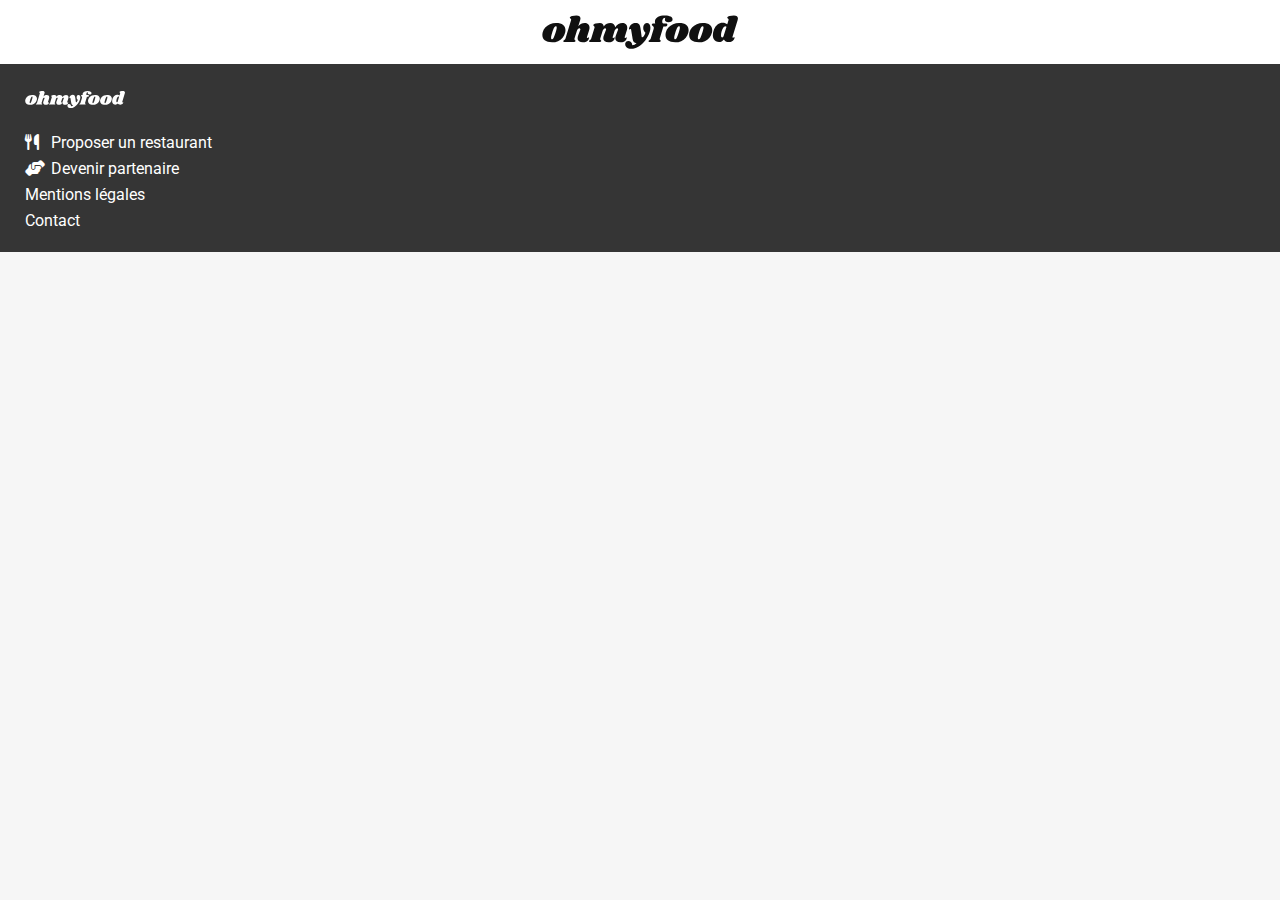
==== pages/a-la-francaise.html @ 2f02a84f "Finalization of the homepage" ====
<!DOCTYPE html>
 <html lang="fr">
    <head>
        <meta charset="UTF-8">
        <meta name="viewport" content="width=device-width, initial-scale=1.0">
        <link rel="stylesheet" href="https://cdnjs.cloudflare.com/ajax/libs/font-awesome/6.2.1/css/all.min.css">
        <link rel="stylesheet" href="/assets/css/style.css">
        <title>OhmyFood - À la française</title>
    </head>
 <body>
    <header>
        <!-- LOGO -->
        <div class="logo">
            <h1><img src="/images/logo/ohmyfood@2x.svg" alt="ohmyfood"></h1>
        </div>
    </header>

    <main>


    </main>

    <footer>

        <svg class="logo-footer" viewBox="0 0 196 34" xmlns="http://www.w3.org/2000/svg">
            <path d="M13.932 7.956C17.196 7.956 19.596 8.61599 21.132 9.936C22.692 11.256 23.472 12.984 23.472 15.12C23.472 15.84 23.376 16.644 23.184 17.532C22.728 19.5 21.876 21.228 20.628 22.716C19.38 24.18 17.844 25.32 16.02 26.136C14.22 26.928 12.264 27.324 10.152 27.324C6.81599 27.324 4.34399 26.664 2.73599 25.344C1.15199 24 0.359985 22.224 0.359985 20.016C0.359985 19.272 0.455985 18.444 0.647985 17.532C1.10399 15.66 1.96799 14.004 3.23999 12.564C4.53599 11.1 6.10799 9.972 7.95599 9.18C9.82799 8.364 11.82 7.956 13.932 7.956ZM13.824 11.16C13.32 11.16 12.78 11.616 12.204 12.528C11.652 13.416 10.992 15.108 10.224 17.604C9.45599 20.1 9.07199 21.852 9.07199 22.86C9.07199 23.388 9.15599 23.748 9.32399 23.94C9.49199 24.108 9.71999 24.192 10.008 24.192C10.512 24.24 11.028 23.808 11.556 22.896C12.108 21.984 12.792 20.208 13.608 17.568C14.352 15.24 14.724 13.548 14.724 12.492C14.724 11.988 14.64 11.64 14.472 11.448C14.328 11.256 14.112 11.16 13.824 11.16Z"/>
            <path d="M44.9899 22.032C44.9419 22.128 44.9179 22.272 44.9179 22.464C44.9179 22.632 44.9539 22.764 45.0259 22.86C45.1219 22.956 45.2419 23.004 45.3859 23.004C45.6739 23.004 45.9139 22.884 46.1059 22.644C46.3219 22.38 46.4659 22.248 46.5379 22.248C46.6579 22.248 46.7539 22.332 46.8259 22.5C46.8979 22.644 46.9339 22.824 46.9339 23.04C46.9579 23.736 46.7299 24.42 46.2499 25.092C45.7699 25.74 45.0619 26.28 44.1259 26.712C43.2139 27.12 42.1099 27.324 40.8139 27.324C39.2299 27.324 37.9699 26.964 37.0339 26.244C36.0979 25.5 35.6179 24.516 35.5939 23.292C35.5939 22.404 35.8099 21.408 36.2419 20.304L38.2219 15.12C38.3419 14.808 38.4019 14.556 38.4019 14.364C38.4019 14.052 38.2939 13.812 38.0779 13.644C37.8859 13.452 37.6459 13.356 37.3579 13.356C36.9019 13.356 36.4339 13.572 35.9539 14.004C35.4979 14.412 35.1259 15.084 34.8379 16.02V15.948L32.5699 23.256C32.4979 23.544 32.4619 23.796 32.4619 24.012C32.4619 24.324 32.5219 24.576 32.6419 24.768C32.7619 24.936 32.9299 25.104 33.1459 25.272C33.3139 25.44 33.4339 25.584 33.5059 25.704C33.5779 25.8 33.5899 25.932 33.5419 26.1C33.4219 26.412 33.1819 26.64 32.8219 26.784C32.4619 26.928 31.9099 27 31.1659 27H22.9579C22.3339 27 21.8779 26.904 21.5899 26.712C21.3019 26.496 21.2059 26.22 21.3019 25.884C21.3979 25.596 21.6499 25.344 22.0579 25.128C22.4179 24.936 22.7179 24.708 22.9579 24.444C23.1979 24.18 23.4019 23.76 23.5699 23.184L29.0419 5.22C29.1139 5.004 29.1499 4.824 29.1499 4.68C29.1499 4.416 29.0779 4.2 28.9339 4.032C28.8139 3.864 28.6459 3.696 28.4299 3.528C28.1899 3.336 28.0099 3.168 27.8899 3.024C27.7939 2.88 27.7819 2.688 27.8539 2.448C27.9979 1.896 28.7539 1.416 30.1219 1.00799C31.4899 0.599996 32.9179 0.395996 34.4059 0.395996C35.7979 0.395996 36.8179 0.659996 37.4659 1.188C38.1379 1.716 38.4739 2.436 38.4739 3.348C38.4739 3.876 38.3899 4.392 38.2219 4.896L36.2779 11.232C37.2139 10.008 38.1979 9.156 39.2299 8.676C40.2859 8.196 41.4259 7.956 42.6499 7.956C44.1139 7.956 45.2899 8.4 46.1779 9.288C47.0899 10.176 47.5459 11.328 47.5459 12.744C47.5459 13.488 47.4259 14.22 47.1859 14.94L44.9899 22.032Z"/>
            <path d="M82.7165 22.032C82.6685 22.128 82.6445 22.272 82.6445 22.464C82.6445 22.632 82.6805 22.764 82.7525 22.86C82.8485 22.956 82.9685 23.004 83.1125 23.004C83.4005 23.004 83.6405 22.884 83.8325 22.644C84.0485 22.38 84.1925 22.248 84.2645 22.248C84.3845 22.248 84.4805 22.332 84.5525 22.5C84.6245 22.644 84.6605 22.824 84.6605 23.04C84.6845 23.736 84.4565 24.42 83.9765 25.092C83.4965 25.74 82.7885 26.28 81.8525 26.712C80.9405 27.12 79.8365 27.324 78.5405 27.324C76.9565 27.324 75.6965 26.964 74.7605 26.244C73.8245 25.5 73.3445 24.516 73.3205 23.292C73.3205 22.404 73.5365 21.408 73.9685 20.304L75.9485 15.12C76.0685 14.808 76.1285 14.556 76.1285 14.364C76.1285 14.052 76.0205 13.812 75.8045 13.644C75.6125 13.452 75.3725 13.356 75.0845 13.356C74.6765 13.356 74.2565 13.536 73.8245 13.896C73.3925 14.256 73.0085 14.82 72.6725 15.588L70.6925 22.032C70.6445 22.128 70.6205 22.272 70.6205 22.464C70.6205 22.632 70.6565 22.764 70.7285 22.86C70.8245 22.956 70.9445 23.004 71.0885 23.004C71.3765 23.004 71.6165 22.884 71.8085 22.644C72.0245 22.38 72.1685 22.248 72.2405 22.248C72.3605 22.248 72.4565 22.332 72.5285 22.5C72.6005 22.644 72.6365 22.824 72.6365 23.04C72.6605 23.736 72.4325 24.42 71.9525 25.092C71.4725 25.74 70.7645 26.28 69.8285 26.712C68.9165 27.12 67.8125 27.324 66.5165 27.324C64.9325 27.324 63.6725 26.964 62.7365 26.244C61.8005 25.5 61.3205 24.516 61.2965 23.292C61.2965 22.404 61.5125 21.408 61.9445 20.304L63.9245 15.12C64.0445 14.808 64.1045 14.556 64.1045 14.364C64.1045 14.052 63.9965 13.812 63.7805 13.644C63.5885 13.452 63.3485 13.356 63.0605 13.356C62.6525 13.356 62.2325 13.536 61.8005 13.896C61.3685 14.232 61.0085 14.784 60.7205 15.552L58.3445 23.256C58.2485 23.52 58.2005 23.772 58.2005 24.012C58.2005 24.3 58.2605 24.54 58.3805 24.732C58.5005 24.9 58.6685 25.08 58.8845 25.272C59.0525 25.416 59.1725 25.548 59.2445 25.668C59.3165 25.788 59.3285 25.932 59.2805 26.1C59.1845 26.412 58.9565 26.64 58.5965 26.784C58.2365 26.928 57.6725 27 56.9045 27H48.6965C48.0725 27 47.6285 26.904 47.3645 26.712C47.0765 26.496 46.9685 26.22 47.0405 25.884C47.1365 25.596 47.3885 25.344 47.7965 25.128C48.1565 24.936 48.4565 24.708 48.6965 24.444C48.9365 24.18 49.1405 23.76 49.3085 23.184L52.5125 12.78C52.5605 12.66 52.5845 12.492 52.5845 12.276C52.5845 12.012 52.5245 11.808 52.4045 11.664C52.3085 11.52 52.1405 11.34 51.9005 11.124C51.6605 10.932 51.4925 10.764 51.3965 10.62C51.3005 10.476 51.2885 10.284 51.3605 10.044C51.5045 9.492 52.2605 9.012 53.6285 8.604C54.9965 8.172 56.4245 7.956 57.9125 7.956C59.0885 7.956 60.0125 8.28 60.6845 8.928C61.3805 9.576 61.7165 10.464 61.6925 11.592C62.6765 10.224 63.7085 9.276 64.7885 8.748C65.8925 8.22 67.0805 7.956 68.3525 7.956C69.7445 7.956 70.8725 8.364 71.7365 9.18C72.6245 9.972 73.1165 11.016 73.2125 12.312C74.2445 10.68 75.3485 9.552 76.5245 8.928C77.7005 8.28 78.9845 7.956 80.3765 7.956C81.8405 7.956 83.0165 8.4 83.9045 9.288C84.8165 10.176 85.2725 11.328 85.2725 12.744C85.2725 13.488 85.1525 14.22 84.9125 14.94L82.7165 22.032Z"/>
            <path d="M104.932 7.956C105.988 7.956 106.828 8.388 107.452 9.252C108.1 10.092 108.424 11.244 108.424 12.708C108.424 13.98 108.196 15.348 107.74 16.812C106.852 19.764 105.424 22.548 103.456 25.164C101.512 27.78 99.2675 29.88 96.7235 31.464C94.2035 33.048 91.6836 33.84 89.1636 33.84C87.9156 33.84 86.8355 33.624 85.9235 33.192C85.0355 32.76 84.3635 32.184 83.9075 31.464C83.4275 30.744 83.1875 29.976 83.1875 29.16C83.1875 28.8 83.2475 28.404 83.3675 27.972C83.5835 27.3 83.9435 26.784 84.4475 26.424C84.9515 26.064 85.5516 25.884 86.2476 25.884C87.3516 25.884 88.2515 26.256 88.9475 27C89.6675 27.768 90.1236 28.812 90.3156 30.132C91.8516 30.06 93.2675 29.4 94.5635 28.152C93.3395 27.936 92.4275 27.528 91.8275 26.928C91.2515 26.304 90.8555 25.344 90.6395 24.048L89.1995 15.228C89.1275 14.772 89.0195 14.46 88.8755 14.292C88.7555 14.1 88.5876 14.004 88.3716 14.004C88.2036 14.004 87.9995 14.088 87.7595 14.256C87.5435 14.424 87.3875 14.508 87.2915 14.508C87.0995 14.508 87.0035 14.304 87.0035 13.896C87.0035 13.56 87.0635 13.2 87.1835 12.816C87.6155 11.448 88.4196 10.296 89.5956 9.36C90.7716 8.4 92.1395 7.92 93.6995 7.92C95.2355 7.92 96.3635 8.376 97.0835 9.288C97.8275 10.2 98.3076 11.604 98.5236 13.5L99.6035 21.42C99.6755 22.02 99.8915 22.32 100.252 22.32C100.684 22.32 101.188 21.936 101.764 21.168C102.34 20.376 102.904 19.26 103.456 17.82C102.736 17.172 102.184 16.428 101.8 15.588C101.416 14.748 101.224 13.848 101.224 12.888C101.224 12.144 101.32 11.472 101.512 10.872C101.8 9.912 102.244 9.192 102.844 8.712C103.468 8.208 104.164 7.956 104.932 7.956Z"/>
            <path d="M122.864 0.395996C125.432 0.395996 127.352 0.791996 128.624 1.584C129.92 2.352 130.568 3.3 130.568 4.428C130.568 5.34 130.184 6.048 129.416 6.552C128.672 7.032 127.688 7.272 126.464 7.272C125.336 7.272 124.46 6.996 123.836 6.444C123.212 5.892 122.9 5.208 122.9 4.392C122.9 3.888 123.056 3.36 123.368 2.808C122.648 2.808 122.048 2.988 121.568 3.348C121.088 3.684 120.716 4.272 120.452 5.112C120.308 5.64 120.236 6.132 120.236 6.588C120.236 7.164 120.332 7.62 120.524 7.956C120.74 8.268 121.04 8.424 121.424 8.424H123.548C124.796 8.424 125.42 8.808 125.42 9.576C125.42 9.672 125.396 9.816 125.348 10.008C125.204 10.536 124.904 10.932 124.448 11.196C124.016 11.46 123.356 11.592 122.468 11.592H121.388L117.824 23.256C117.752 23.544 117.716 23.796 117.716 24.012C117.716 24.324 117.776 24.576 117.896 24.768C118.016 24.936 118.184 25.104 118.4 25.272C118.568 25.44 118.688 25.584 118.76 25.704C118.832 25.8 118.844 25.932 118.796 26.1C118.676 26.412 118.436 26.64 118.076 26.784C117.716 26.928 117.164 27 116.42 27H108.212C107.588 27 107.132 26.904 106.844 26.712C106.556 26.496 106.46 26.22 106.556 25.884C106.652 25.596 106.904 25.344 107.312 25.128C107.672 24.936 107.972 24.708 108.212 24.444C108.452 24.18 108.656 23.76 108.824 23.184L111.632 13.968C111.752 13.608 111.812 13.236 111.812 12.852C111.812 12.372 111.704 12 111.488 11.736C111.296 11.448 110.996 11.136 110.588 10.8C110.324 10.584 110.12 10.404 109.976 10.26C109.856 10.092 109.796 9.9 109.796 9.684C109.772 9.228 109.928 8.904 110.264 8.712C110.624 8.52 111.296 8.424 112.28 8.424H113.18C113.012 7.824 112.928 7.224 112.928 6.624C112.928 6.024 113.036 5.4 113.252 4.752C113.708 3.528 114.68 2.496 116.168 1.65599C117.68 0.815996 119.912 0.395996 122.864 0.395996Z"/>
            <path d="M137.084 7.956C140.348 7.956 142.748 8.61599 144.284 9.936C145.844 11.256 146.624 12.984 146.624 15.12C146.624 15.84 146.528 16.644 146.336 17.532C145.88 19.5 145.028 21.228 143.78 22.716C142.532 24.18 140.996 25.32 139.172 26.136C137.372 26.928 135.416 27.324 133.304 27.324C129.968 27.324 127.496 26.664 125.888 25.344C124.304 24 123.512 22.224 123.512 20.016C123.512 19.272 123.608 18.444 123.8 17.532C124.256 15.66 125.12 14.004 126.392 12.564C127.688 11.1 129.26 9.972 131.108 9.18C132.98 8.364 134.972 7.956 137.084 7.956ZM136.976 11.16C136.472 11.16 135.932 11.616 135.356 12.528C134.804 13.416 134.144 15.108 133.376 17.604C132.608 20.1 132.224 21.852 132.224 22.86C132.224 23.388 132.308 23.748 132.476 23.94C132.644 24.108 132.872 24.192 133.16 24.192C133.664 24.24 134.18 23.808 134.708 22.896C135.26 21.984 135.944 20.208 136.76 17.568C137.504 15.24 137.876 13.548 137.876 12.492C137.876 11.988 137.792 11.64 137.624 11.448C137.48 11.256 137.264 11.16 136.976 11.16Z"/>
            <path d="M160.709 7.956C163.973 7.956 166.373 8.61599 167.909 9.936C169.469 11.256 170.249 12.984 170.249 15.12C170.249 15.84 170.153 16.644 169.961 17.532C169.505 19.5 168.653 21.228 167.405 22.716C166.157 24.18 164.621 25.32 162.797 26.136C160.997 26.928 159.041 27.324 156.929 27.324C153.593 27.324 151.121 26.664 149.513 25.344C147.929 24 147.137 22.224 147.137 20.016C147.137 19.272 147.233 18.444 147.425 17.532C147.881 15.66 148.745 14.004 150.017 12.564C151.313 11.1 152.885 9.972 154.733 9.18C156.605 8.364 158.597 7.956 160.709 7.956ZM160.601 11.16C160.097 11.16 159.557 11.616 158.981 12.528C158.429 13.416 157.769 15.108 157.001 17.604C156.233 20.1 155.849 21.852 155.849 22.86C155.849 23.388 155.933 23.748 156.101 23.94C156.269 24.108 156.497 24.192 156.785 24.192C157.289 24.24 157.805 23.808 158.333 22.896C158.885 21.984 159.569 20.208 160.385 17.568C161.129 15.24 161.501 13.548 161.501 12.492C161.501 11.988 161.417 11.64 161.249 11.448C161.105 11.256 160.889 11.16 160.601 11.16Z"/>
            <path d="M190.526 21.816C190.478 22.008 190.454 22.14 190.454 22.212C190.454 22.38 190.502 22.512 190.598 22.608C190.694 22.704 190.814 22.752 190.958 22.752C191.246 22.752 191.486 22.632 191.678 22.392C191.894 22.128 192.038 21.996 192.11 21.996C192.23 21.996 192.326 22.08 192.398 22.248C192.47 22.416 192.506 22.608 192.506 22.824C192.53 23.472 192.278 24.132 191.75 24.804C191.246 25.476 190.562 26.028 189.698 26.46C188.834 26.892 187.898 27.108 186.89 27.108C185.69 27.108 184.646 26.88 183.758 26.424C182.87 25.968 182.258 25.368 181.922 24.624C181.274 25.464 180.53 26.088 179.69 26.496C178.85 26.904 177.962 27.108 177.026 27.108C175.922 27.108 174.89 26.832 173.93 26.28C172.994 25.728 172.238 24.948 171.662 23.94C171.11 22.908 170.834 21.744 170.834 20.448C170.834 18.264 171.242 16.212 172.058 14.292C172.898 12.348 174.062 10.788 175.55 9.612C177.038 8.412 178.73 7.812 180.626 7.812C181.658 7.812 182.534 7.932 183.254 8.172C183.998 8.412 184.67 8.772 185.27 9.252L186.494 5.22C186.566 5.004 186.602 4.824 186.602 4.68C186.602 4.416 186.53 4.2 186.386 4.032C186.266 3.864 186.098 3.696 185.882 3.528C185.642 3.336 185.462 3.168 185.342 3.024C185.246 2.88 185.234 2.688 185.306 2.448C185.45 1.896 186.206 1.416 187.574 1.00799C188.942 0.599996 190.37 0.395996 191.858 0.395996C193.25 0.395996 194.27 0.659996 194.918 1.188C195.59 1.716 195.926 2.436 195.926 3.348C195.926 3.876 195.842 4.392 195.674 4.896L190.526 21.816ZM184.514 11.7C184.13 11.364 183.71 11.196 183.254 11.196C182.558 11.196 181.874 11.712 181.202 12.744C180.53 13.776 179.99 15.024 179.582 16.488C179.174 17.952 178.982 19.272 179.006 20.448C179.006 21.768 179.438 22.428 180.302 22.428C180.614 22.428 180.878 22.308 181.094 22.068C181.31 21.804 181.514 21.384 181.706 20.808L184.514 11.7Z"/>
            </svg>
            
        <ul class="list-footer">

            <li><i class="fa-solid fa-utensils"></i> Proposer un restaurant</li>
            <li><i class="fa-solid fa-handshake-angle"></i> Devenir partenaire</li>
            <li>Mentions légales</li>
            <li>Contact</li>

        </ul>

    </footer>
    
 </body>
 </html>
---- assets/css/style.css ----
@charset "UTF-8";
@import url("https://fonts.googleapis.com/css2?family=Shrikhand&display=swap");
@import url("https://fonts.googleapis.com/css2?family=Roboto:ital,wght@0,100;0,300;0,400;0,500;0,700;0,900;1,100;1,300;1,400;1,500;1,700;1,900&display=swap");
body {
  margin: 0;
  padding: 0;
  font-size: 14px;
}

ul,
p,
h1,
h2,
h3,
h4,
h5,
blockquote,
figure {
  padding: 0;
  margin: 0;
  font-weight: normal;
  border: none;
}

blockquote {
  font-size: 18px;
}

ul {
  list-style-type: none;
}

a,
a:hover,
a:focus,
a:visited {
  text-decoration: none;
  color: inherit;
}

img {
  border: none;
  max-width: 100%;
  height: auto;
}

iframe {
  max-width: 100%;
  border: none;
}

button, input[type=submit] {
  border: none;
  cursor: pointer;
  background-color: transparent;
  font-family: inherit;
  padding: 0;
}

input {
  font-family: inherit;
}

.blockquote {
  border: none;
}

* {
  box-sizing: border-box;
}

body {
  background-color: #f6f6f6;
  font-family: Roboto;
}

h1 {
  line-height: 0;
}

h2 {
  font-size: 24px;
  font-weight: 700;
  font-family: Roboto;
  color: #000000;
  margin-bottom: 28px;
}
h2.h2__cta {
  max-width: 275px;
  margin: 0 auto;
  text-align: center;
  line-height: 28.13px;
  margin-bottom: 0px;
}

h3 {
  font-size: 24px;
  font-weight: 700;
  font-family: Roboto;
  color: #000000;
  margin-bottom: 28px;
}

h4 {
  font-family: Roboto;
  font-size: 18px;
  font-weight: 700;
  color: #000000;
}

section {
  padding: 50px 20px;
}

p {
  font-family: Roboto;
  font-weight: normal;
}
p.p__header {
  font-size: 18px;
  font-weight: 300;
  text-align: center;
  margin: 10px 0 20px 0;
}
p.p__guide {
  font-size: 16px;
  font-weight: 500;
}
p.p__card-dish {
  font-size: 17px;
  font-weight: 300;
}
p.p__footer {
  color: #ffffff;
  font-size: 16px;
  font-weight: 500;
}

.logo {
  display: flex;
  justify-content: center;
  padding: 15px 0;
  box-shadow: 0 2px 4px rgba(0, 0, 0, 0.15);
  background-color: #ffffff;
}

.pos {
  display: flex;
  background-color: #EAEAEA;
  justify-content: center;
  align-items: center;
  padding: 15px 0;
}

.pos > fa-location-dot {
  color: #353535;
}

.pos__input {
  border: none;
  background-color: transparent;
  width: 120px;
}
.pos__input::placeholder {
  font-size: 16px;
  color: #353535;
  font-weight: 500;
}

.section-cta {
  display: flex;
  flex-direction: column;
  justify-content: center;
  align-items: center;
  gap: 10px;
}

.btn-cta {
  padding: 13px 18.75px;
  background: linear-gradient(193.33deg, #9356DC -11.44%, #FF79DA 123.93%);
  box-shadow: 0px 4px 10px 0px rgba(0, 0, 0, 0.2509803922);
  color: #ffffff;
  font-size: 16px;
  font-weight: 500;
  border-radius: 25px;
}
.btn-cta:hover {
  background: linear-gradient(200.64deg, #9356DC -5.2%, #FF79DA 110.74%);
  box-shadow: 0px 4px 15px 0px rgba(0, 0, 0, 0.35);
}

.section-guide {
  background-color: #ffffff;
}

.container-card-guide {
  display: flex;
  flex-direction: column;
  gap: 20px;
}

.card-guide {
  width: 323px;
  height: 72.38px;
  background-color: #f6f6f6;
  box-shadow: 0px 4px 15px 0px rgba(0, 0, 0, 0.1490196078);
  border-radius: 20px;
  position: relative;
  display: flex;
  justify-content: start;
  align-items: center;
  margin: 0 auto;
  padding-left: 35px;
  gap: 15px;
}

.number-guide {
  position: absolute;
  display: flex;
  justify-content: center;
  align-items: center;
  width: 24px;
  height: 24px;
  left: 0;
  background-color: #9356DC;
  border-radius: 20px;
  margin-left: -12px;
  color: #ffffff;
}

.card-guide > .fa-solid {
  font-size: 18px;
  color: #7E7E7E;
}

.card {
  display: flex;
  flex-direction: column;
  margin: 18px 0;
  border-radius: 15px;
  background-color: #ffffff;
}

.card__image {
  height: 231px;
  object-fit: cover;
  border-radius: 15px 15px 0 0;
}

.card__infos {
  display: flex;
  align-items: center;
  justify-content: space-between;
  padding: 15px;
}

.card__icon .fa-heart {
  font-size: 22px;
  letter-spacing: normal;
}

.hidden-checkbox {
  display: none;
}

.heart-label {
  display: inline-block;
  cursor: pointer;
}

/* Style de l'icône de coeur régulier (non cochée) */
.heart-label i.fa-regular.fa-heart {
  display: inline-block;
}

/* Style de l'icône de coeur solide (cochée) */
.heart-label i.fa-solid.fa-heart {
  display: none;
}

/* Lorsque la case à cocher est cochée, affichez l'icône de coeur solide */
.hidden-checkbox:checked + .heart-label i.fa-regular.fa-heart {
  display: none;
}

.hidden-checkbox:checked + .heart-label i.fa-solid.fa-heart {
  display: inline-block;
  background: linear-gradient(194deg, #9356DC 0%, #FF79DA 100%); /* Changez la couleur selon vos préférences */
  -webkit-background-clip: text; /* Permet au dégradé de remplir le texte */
  background-clip: text;
  -webkit-text-fill-color: transparent; /* Cache la couleur du texte */
}

footer {
  background-color: #353535;
  color: #ffffff;
  font-size: 16px;
  font-family: Roboto;
  padding: 22px 25px;
}

.logo-footer {
  width: 100px;
  height: 27px;
  fill: white;
  margin-bottom: 16px;
}

.list-footer {
  display: flex;
  flex-direction: column;
  gap: 7px;
}

.fa-utensils, .fa-handshake-angle {
  width: 11px;
  height: 13px;
  margin-right: 11px;
}

.loader-wrapper {
  position: fixed;
  top: 0;
  left: 0;
  width: 100%;
  height: 100%;
  background-color: white;
  display: flex;
  justify-content: center;
  align-items: center;
  z-index: 1000;
  font-family: Arial, sans-serif;
  animation: hideLoader 0.5s ease-out 3s forwards;
}

.loader {
  font-size: 2rem;
  font-family: roboto;
  font-weight: 600;
  letter-spacing: 5px;
  display: flex;
}

.loader span {
  opacity: 0;
  animation: fadeIn 0.3s forwards;
}

@keyframes fadeIn {
  to {
    opacity: 1;
  }
}
@keyframes hideLoader {
  to {
    opacity: 0;
    visibility: hidden;
  }
}
/* Répartir les animations des lettres sur une période de 2.5s */
.loader span:nth-child(1) {
  animation-delay: 0s;
}

.loader span:nth-child(2) {
  animation-delay: 0.3s;
}

.loader span:nth-child(3) {
  animation-delay: 0.6s;
}

.loader span:nth-child(4) {
  animation-delay: 0.9s;
}

.loader span:nth-child(5) {
  animation-delay: 1.2s;
}

.loader span:nth-child(6) {
  animation-delay: 1.5s;
}

.loader span:nth-child(7) {
  animation-delay: 1.8s;
}

.loader span:nth-child(8) {
  animation-delay: 2.1s;
}

/* Media query pour les tablettes */
/* Media query pour les desktops */

/*# sourceMappingURL=style.css.map */
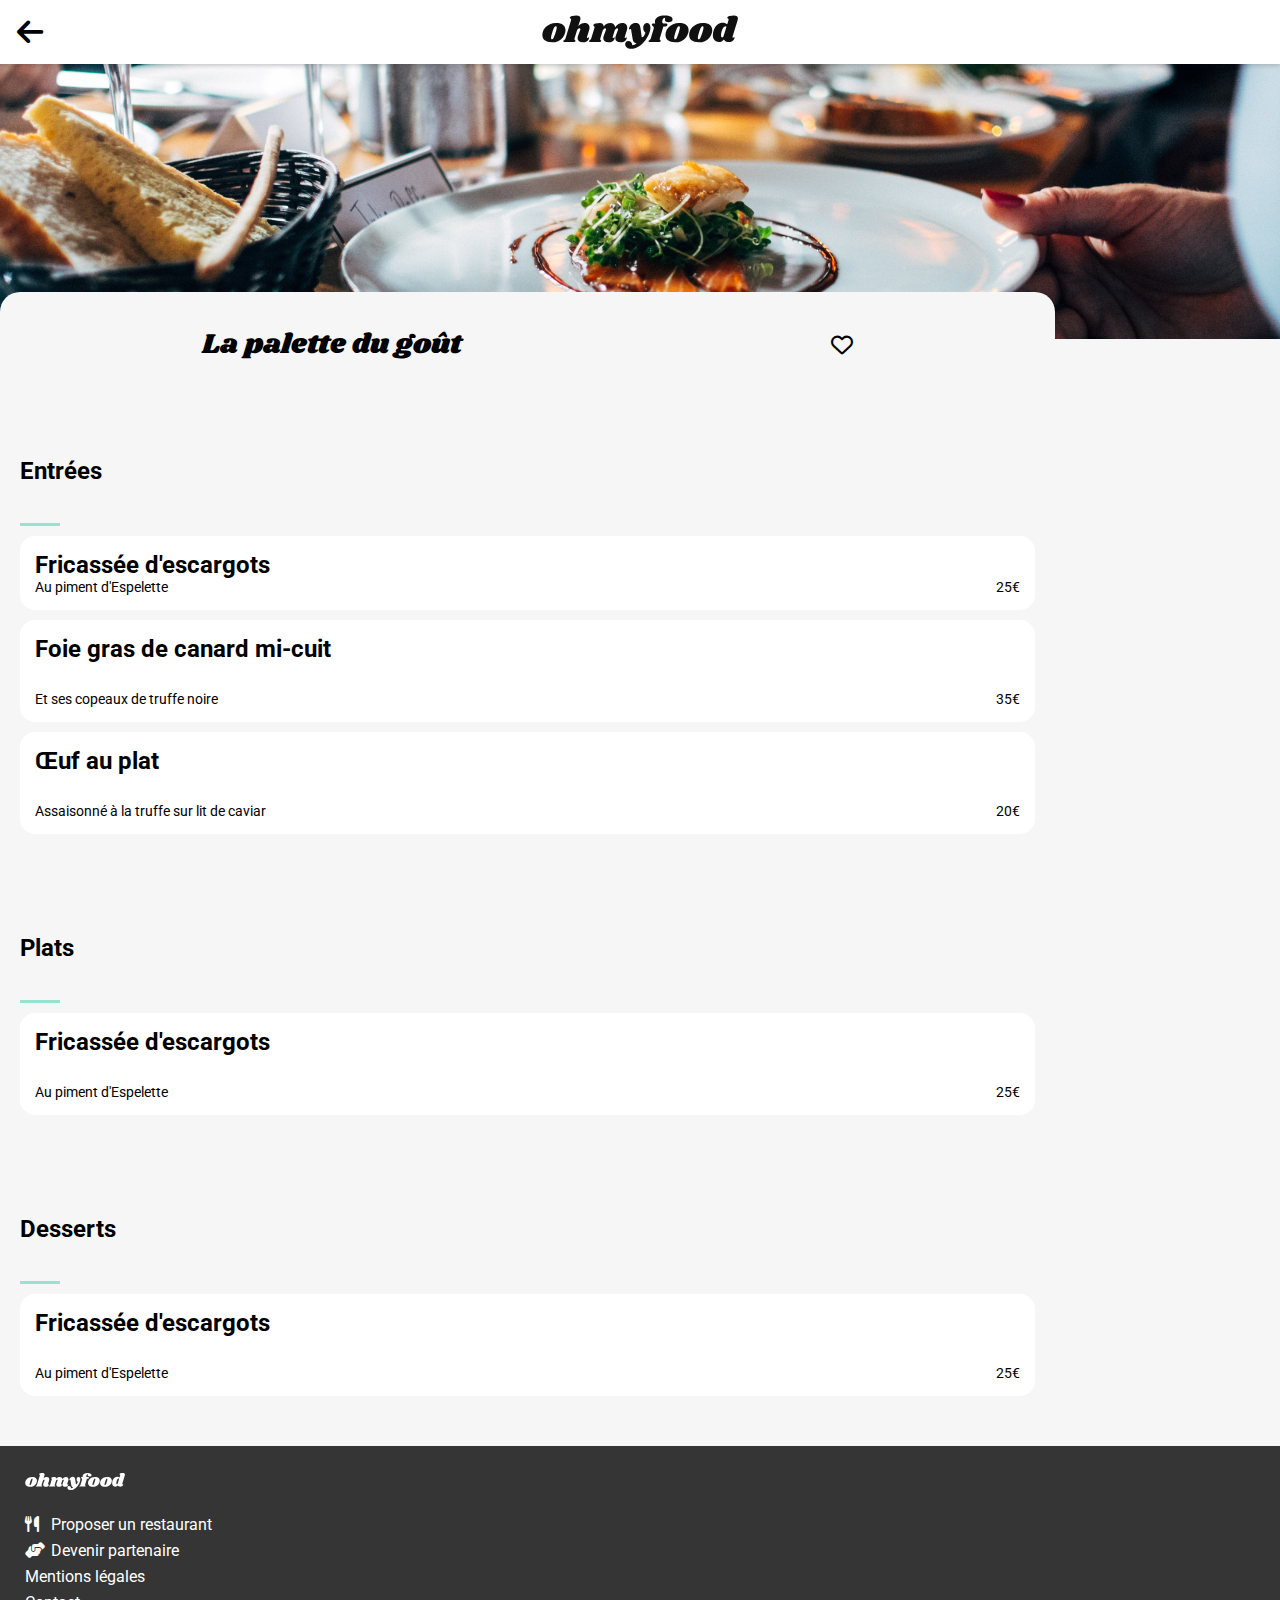
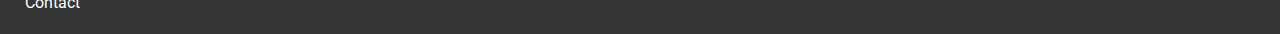
==== commit 5b21ecb3: "Added 'new' label to restaurants, added links to restaurant pages. Started integrating the restauran" ====
--- a/pages/a-la-francaise.html
+++ b/pages/a-la-francaise.html
@@ -1,48 +1,162 @@
- <!DOCTYPE html>
- <html lang="fr">
-    <head>
-        <meta charset="UTF-8">
-        <meta name="viewport" content="width=device-width, initial-scale=1.0">
-        <link rel="stylesheet" href="https://cdnjs.cloudflare.com/ajax/libs/font-awesome/6.2.1/css/all.min.css">
-        <link rel="stylesheet" href="/assets/css/style.css">
-        <title>OhmyFood - À la française</title>
-    </head>
- <body>
+<!DOCTYPE html>
+<html lang="fr">
+
+<head>
+    <meta charset="UTF-8">
+    <meta name="viewport" content="width=device-width, initial-scale=1.0">
+    <link rel="stylesheet" href="https://cdnjs.cloudflare.com/ajax/libs/font-awesome/6.2.1/css/all.min.css">
+    <link rel="stylesheet" href="/assets/css/style.css">
+    <title>OhmyFood - À la française</title>
+</head>
+
+<body>
     <header>
         <!-- LOGO -->
         <div class="logo">
             <h1><img src="/images/logo/ohmyfood@2x.svg" alt="ohmyfood"></h1>
+
+            <a class="link-return" href="/" aria-label="retour à l'accueil">
+                <i class="fa-solid fa-arrow-left"></i>
+            </a>
+
         </div>
+
+        <div class="banner-header">
+            <img src="/images/restaurants/jay-wennington-N_Y88TWmGwA-unsplash.jpg" alt="">
+        </div>
+        
     </header>
 
     <main>
 
+        <div class="container-menu">
+
+            <div class="title-menu-fav">
+                <h2 class="h2_menu">La palette du goût</h2>
+                <input type="checkbox" id="fav-palette-du-gout" class="hidden-checkbox">
+                <label for="fav-palette-du-gout" class="heart-label">
+                    <i class="fa-regular fa-heart"></i>
+                    <i class="fa-solid fa-heart"></i>
+                </label>
+            </div>
+            
+            <!-- Section entrées -->
+            <section>
+                <h3>Entrées</h3>
+                <div class="line"></div>
+
+                <!-- Fricassée d'escargots -->
+                <div class="card-food-menu">
+                    <div class="__card-food-menu-title-p">
+                        <h3>Fricassée d'escargots</h3>
+                        <p>Au piment d'Espelette </p>
+                    </div>
+
+                    <div>
+                        <p>25€</p>
+                    </div>
+                </div>
+
+                <!-- Foie gras de canard mi-cuit -->
+                <div class="card-food-menu">
+                    <div>
+                        <h3>Foie gras de canard mi-cuit</h3>
+                        <p>Et ses copeaux de truffe noire</p>
+                    </div>
+
+                    <div>
+                        <p>35€</p>
+                    </div>
+                </div>
+
+                <!-- Oeuf au plat -->
+                <div class="card-food-menu">
+                    <div>
+                        <h3>Œuf au plat</h3>
+                        <p>Assaisonné à la truffe sur lit de caviar</p>
+                    </div>
+
+                    <div>
+                        <p>20€</p>
+                    </div>
+                </div>
+            </section>
+
+            <!-- Section plats -->
+            <section>
+                <h3>Plats</h3>
+                <div class="line"></div>
+
+                <div class="card-food-menu">
+
+                    <div>
+                        <h3>Fricassée d'escargots</h3>
+                        <p>Au piment d'Espelette </p>
+                    </div>
+
+                    <div>
+                        <p>25€</p>
+                    </div>
+
+                </div>
+            </section>
+
+            <!-- Section desserts -->
+            <section>
+                <h3>Desserts</h3>
+                <div class="line"></div>
+
+                <div class="card-food-menu">
+
+                    <div>
+                        <h3>Fricassée d'escargots</h3>
+                        <p>Au piment d'Espelette </p>
+                    </div>
+
+                    <div>
+                        <p>25€</p>
+                    </div>
+
+                </div>
+            </section>
+
+
+
+
+        </div>
 
     </main>
 
     <footer>
 
         <svg class="logo-footer" viewBox="0 0 196 34" xmlns="http://www.w3.org/2000/svg">
-            <path d="M13.932 7.956C17.196 7.956 19.596 8.61599 21.132 9.936C22.692 11.256 23.472 12.984 23.472 15.12C23.472 15.84 23.376 16.644 23.184 17.532C22.728 19.5 21.876 21.228 20.628 22.716C19.38 24.18 17.844 25.32 16.02 26.136C14.22 26.928 12.264 27.324 10.152 27.324C6.81599 27.324 4.34399 26.664 2.73599 25.344C1.15199 24 0.359985 22.224 0.359985 20.016C0.359985 19.272 0.455985 18.444 0.647985 17.532C1.10399 15.66 1.96799 14.004 3.23999 12.564C4.53599 11.1 6.10799 9.972 7.95599 9.18C9.82799 8.364 11.82 7.956 13.932 7.956ZM13.824 11.16C13.32 11.16 12.78 11.616 12.204 12.528C11.652 13.416 10.992 15.108 10.224 17.604C9.45599 20.1 9.07199 21.852 9.07199 22.86C9.07199 23.388 9.15599 23.748 9.32399 23.94C9.49199 24.108 9.71999 24.192 10.008 24.192C10.512 24.24 11.028 23.808 11.556 22.896C12.108 21.984 12.792 20.208 13.608 17.568C14.352 15.24 14.724 13.548 14.724 12.492C14.724 11.988 14.64 11.64 14.472 11.448C14.328 11.256 14.112 11.16 13.824 11.16Z"/>
-            <path d="M44.9899 22.032C44.9419 22.128 44.9179 22.272 44.9179 22.464C44.9179 22.632 44.9539 22.764 45.0259 22.86C45.1219 22.956 45.2419 23.004 45.3859 23.004C45.6739 23.004 45.9139 22.884 46.1059 22.644C46.3219 22.38 46.4659 22.248 46.5379 22.248C46.6579 22.248 46.7539 22.332 46.8259 22.5C46.8979 22.644 46.9339 22.824 46.9339 23.04C46.9579 23.736 46.7299 24.42 46.2499 25.092C45.7699 25.74 45.0619 26.28 44.1259 26.712C43.2139 27.12 42.1099 27.324 40.8139 27.324C39.2299 27.324 37.9699 26.964 37.0339 26.244C36.0979 25.5 35.6179 24.516 35.5939 23.292C35.5939 22.404 35.8099 21.408 36.2419 20.304L38.2219 15.12C38.3419 14.808 38.4019 14.556 38.4019 14.364C38.4019 14.052 38.2939 13.812 38.0779 13.644C37.8859 13.452 37.6459 13.356 37.3579 13.356C36.9019 13.356 36.4339 13.572 35.9539 14.004C35.4979 14.412 35.1259 15.084 34.8379 16.02V15.948L32.5699 23.256C32.4979 23.544 32.4619 23.796 32.4619 24.012C32.4619 24.324 32.5219 24.576 32.6419 24.768C32.7619 24.936 32.9299 25.104 33.1459 25.272C33.3139 25.44 33.4339 25.584 33.5059 25.704C33.5779 25.8 33.5899 25.932 33.5419 26.1C33.4219 26.412 33.1819 26.64 32.8219 26.784C32.4619 26.928 31.9099 27 31.1659 27H22.9579C22.3339 27 21.8779 26.904 21.5899 26.712C21.3019 26.496 21.2059 26.22 21.3019 25.884C21.3979 25.596 21.6499 25.344 22.0579 25.128C22.4179 24.936 22.7179 24.708 22.9579 24.444C23.1979 24.18 23.4019 23.76 23.5699 23.184L29.0419 5.22C29.1139 5.004 29.1499 4.824 29.1499 4.68C29.1499 4.416 29.0779 4.2 28.9339 4.032C28.8139 3.864 28.6459 3.696 28.4299 3.528C28.1899 3.336 28.0099 3.168 27.8899 3.024C27.7939 2.88 27.7819 2.688 27.8539 2.448C27.9979 1.896 28.7539 1.416 30.1219 1.00799C31.4899 0.599996 32.9179 0.395996 34.4059 0.395996C35.7979 0.395996 36.8179 0.659996 37.4659 1.188C38.1379 1.716 38.4739 2.436 38.4739 3.348C38.4739 3.876 38.3899 4.392 38.2219 4.896L36.2779 11.232C37.2139 10.008 38.1979 9.156 39.2299 8.676C40.2859 8.196 41.4259 7.956 42.6499 7.956C44.1139 7.956 45.2899 8.4 46.1779 9.288C47.0899 10.176 47.5459 11.328 47.5459 12.744C47.5459 13.488 47.4259 14.22 47.1859 14.94L44.9899 22.032Z"/>
-            <path d="M82.7165 22.032C82.6685 22.128 82.6445 22.272 82.6445 22.464C82.6445 22.632 82.6805 22.764 82.7525 22.86C82.8485 22.956 82.9685 23.004 83.1125 23.004C83.4005 23.004 83.6405 22.884 83.8325 22.644C84.0485 22.38 84.1925 22.248 84.2645 22.248C84.3845 22.248 84.4805 22.332 84.5525 22.5C84.6245 22.644 84.6605 22.824 84.6605 23.04C84.6845 23.736 84.4565 24.42 83.9765 25.092C83.4965 25.74 82.7885 26.28 81.8525 26.712C80.9405 27.12 79.8365 27.324 78.5405 27.324C76.9565 27.324 75.6965 26.964 74.7605 26.244C73.8245 25.5 73.3445 24.516 73.3205 23.292C73.3205 22.404 73.5365 21.408 73.9685 20.304L75.9485 15.12C76.0685 14.808 76.1285 14.556 76.1285 14.364C76.1285 14.052 76.0205 13.812 75.8045 13.644C75.6125 13.452 75.3725 13.356 75.0845 13.356C74.6765 13.356 74.2565 13.536 73.8245 13.896C73.3925 14.256 73.0085 14.82 72.6725 15.588L70.6925 22.032C70.6445 22.128 70.6205 22.272 70.6205 22.464C70.6205 22.632 70.6565 22.764 70.7285 22.86C70.8245 22.956 70.9445 23.004 71.0885 23.004C71.3765 23.004 71.6165 22.884 71.8085 22.644C72.0245 22.38 72.1685 22.248 72.2405 22.248C72.3605 22.248 72.4565 22.332 72.5285 22.5C72.6005 22.644 72.6365 22.824 72.6365 23.04C72.6605 23.736 72.4325 24.42 71.9525 25.092C71.4725 25.74 70.7645 26.28 69.8285 26.712C68.9165 27.12 67.8125 27.324 66.5165 27.324C64.9325 27.324 63.6725 26.964 62.7365 26.244C61.8005 25.5 61.3205 24.516 61.2965 23.292C61.2965 22.404 61.5125 21.408 61.9445 20.304L63.9245 15.12C64.0445 14.808 64.1045 14.556 64.1045 14.364C64.1045 14.052 63.9965 13.812 63.7805 13.644C63.5885 13.452 63.3485 13.356 63.0605 13.356C62.6525 13.356 62.2325 13.536 61.8005 13.896C61.3685 14.232 61.0085 14.784 60.7205 15.552L58.3445 23.256C58.2485 23.52 58.2005 23.772 58.2005 24.012C58.2005 24.3 58.2605 24.54 58.3805 24.732C58.5005 24.9 58.6685 25.08 58.8845 25.272C59.0525 25.416 59.1725 25.548 59.2445 25.668C59.3165 25.788 59.3285 25.932 59.2805 26.1C59.1845 26.412 58.9565 26.64 58.5965 26.784C58.2365 26.928 57.6725 27 56.9045 27H48.6965C48.0725 27 47.6285 26.904 47.3645 26.712C47.0765 26.496 46.9685 26.22 47.0405 25.884C47.1365 25.596 47.3885 25.344 47.7965 25.128C48.1565 24.936 48.4565 24.708 48.6965 24.444C48.9365 24.18 49.1405 23.76 49.3085 23.184L52.5125 12.78C52.5605 12.66 52.5845 12.492 52.5845 12.276C52.5845 12.012 52.5245 11.808 52.4045 11.664C52.3085 11.52 52.1405 11.34 51.9005 11.124C51.6605 10.932 51.4925 10.764 51.3965 10.62C51.3005 10.476 51.2885 10.284 51.3605 10.044C51.5045 9.492 52.2605 9.012 53.6285 8.604C54.9965 8.172 56.4245 7.956 57.9125 7.956C59.0885 7.956 60.0125 8.28 60.6845 8.928C61.3805 9.576 61.7165 10.464 61.6925 11.592C62.6765 10.224 63.7085 9.276 64.7885 8.748C65.8925 8.22 67.0805 7.956 68.3525 7.956C69.7445 7.956 70.8725 8.364 71.7365 9.18C72.6245 9.972 73.1165 11.016 73.2125 12.312C74.2445 10.68 75.3485 9.552 76.5245 8.928C77.7005 8.28 78.9845 7.956 80.3765 7.956C81.8405 7.956 83.0165 8.4 83.9045 9.288C84.8165 10.176 85.2725 11.328 85.2725 12.744C85.2725 13.488 85.1525 14.22 84.9125 14.94L82.7165 22.032Z"/>
-            <path d="M104.932 7.956C105.988 7.956 106.828 8.388 107.452 9.252C108.1 10.092 108.424 11.244 108.424 12.708C108.424 13.98 108.196 15.348 107.74 16.812C106.852 19.764 105.424 22.548 103.456 25.164C101.512 27.78 99.2675 29.88 96.7235 31.464C94.2035 33.048 91.6836 33.84 89.1636 33.84C87.9156 33.84 86.8355 33.624 85.9235 33.192C85.0355 32.76 84.3635 32.184 83.9075 31.464C83.4275 30.744 83.1875 29.976 83.1875 29.16C83.1875 28.8 83.2475 28.404 83.3675 27.972C83.5835 27.3 83.9435 26.784 84.4475 26.424C84.9515 26.064 85.5516 25.884 86.2476 25.884C87.3516 25.884 88.2515 26.256 88.9475 27C89.6675 27.768 90.1236 28.812 90.3156 30.132C91.8516 30.06 93.2675 29.4 94.5635 28.152C93.3395 27.936 92.4275 27.528 91.8275 26.928C91.2515 26.304 90.8555 25.344 90.6395 24.048L89.1995 15.228C89.1275 14.772 89.0195 14.46 88.8755 14.292C88.7555 14.1 88.5876 14.004 88.3716 14.004C88.2036 14.004 87.9995 14.088 87.7595 14.256C87.5435 14.424 87.3875 14.508 87.2915 14.508C87.0995 14.508 87.0035 14.304 87.0035 13.896C87.0035 13.56 87.0635 13.2 87.1835 12.816C87.6155 11.448 88.4196 10.296 89.5956 9.36C90.7716 8.4 92.1395 7.92 93.6995 7.92C95.2355 7.92 96.3635 8.376 97.0835 9.288C97.8275 10.2 98.3076 11.604 98.5236 13.5L99.6035 21.42C99.6755 22.02 99.8915 22.32 100.252 22.32C100.684 22.32 101.188 21.936 101.764 21.168C102.34 20.376 102.904 19.26 103.456 17.82C102.736 17.172 102.184 16.428 101.8 15.588C101.416 14.748 101.224 13.848 101.224 12.888C101.224 12.144 101.32 11.472 101.512 10.872C101.8 9.912 102.244 9.192 102.844 8.712C103.468 8.208 104.164 7.956 104.932 7.956Z"/>
-            <path d="M122.864 0.395996C125.432 0.395996 127.352 0.791996 128.624 1.584C129.92 2.352 130.568 3.3 130.568 4.428C130.568 5.34 130.184 6.048 129.416 6.552C128.672 7.032 127.688 7.272 126.464 7.272C125.336 7.272 124.46 6.996 123.836 6.444C123.212 5.892 122.9 5.208 122.9 4.392C122.9 3.888 123.056 3.36 123.368 2.808C122.648 2.808 122.048 2.988 121.568 3.348C121.088 3.684 120.716 4.272 120.452 5.112C120.308 5.64 120.236 6.132 120.236 6.588C120.236 7.164 120.332 7.62 120.524 7.956C120.74 8.268 121.04 8.424 121.424 8.424H123.548C124.796 8.424 125.42 8.808 125.42 9.576C125.42 9.672 125.396 9.816 125.348 10.008C125.204 10.536 124.904 10.932 124.448 11.196C124.016 11.46 123.356 11.592 122.468 11.592H121.388L117.824 23.256C117.752 23.544 117.716 23.796 117.716 24.012C117.716 24.324 117.776 24.576 117.896 24.768C118.016 24.936 118.184 25.104 118.4 25.272C118.568 25.44 118.688 25.584 118.76 25.704C118.832 25.8 118.844 25.932 118.796 26.1C118.676 26.412 118.436 26.64 118.076 26.784C117.716 26.928 117.164 27 116.42 27H108.212C107.588 27 107.132 26.904 106.844 26.712C106.556 26.496 106.46 26.22 106.556 25.884C106.652 25.596 106.904 25.344 107.312 25.128C107.672 24.936 107.972 24.708 108.212 24.444C108.452 24.18 108.656 23.76 108.824 23.184L111.632 13.968C111.752 13.608 111.812 13.236 111.812 12.852C111.812 12.372 111.704 12 111.488 11.736C111.296 11.448 110.996 11.136 110.588 10.8C110.324 10.584 110.12 10.404 109.976 10.26C109.856 10.092 109.796 9.9 109.796 9.684C109.772 9.228 109.928 8.904 110.264 8.712C110.624 8.52 111.296 8.424 112.28 8.424H113.18C113.012 7.824 112.928 7.224 112.928 6.624C112.928 6.024 113.036 5.4 113.252 4.752C113.708 3.528 114.68 2.496 116.168 1.65599C117.68 0.815996 119.912 0.395996 122.864 0.395996Z"/>
-            <path d="M137.084 7.956C140.348 7.956 142.748 8.61599 144.284 9.936C145.844 11.256 146.624 12.984 146.624 15.12C146.624 15.84 146.528 16.644 146.336 17.532C145.88 19.5 145.028 21.228 143.78 22.716C142.532 24.18 140.996 25.32 139.172 26.136C137.372 26.928 135.416 27.324 133.304 27.324C129.968 27.324 127.496 26.664 125.888 25.344C124.304 24 123.512 22.224 123.512 20.016C123.512 19.272 123.608 18.444 123.8 17.532C124.256 15.66 125.12 14.004 126.392 12.564C127.688 11.1 129.26 9.972 131.108 9.18C132.98 8.364 134.972 7.956 137.084 7.956ZM136.976 11.16C136.472 11.16 135.932 11.616 135.356 12.528C134.804 13.416 134.144 15.108 133.376 17.604C132.608 20.1 132.224 21.852 132.224 22.86C132.224 23.388 132.308 23.748 132.476 23.94C132.644 24.108 132.872 24.192 133.16 24.192C133.664 24.24 134.18 23.808 134.708 22.896C135.26 21.984 135.944 20.208 136.76 17.568C137.504 15.24 137.876 13.548 137.876 12.492C137.876 11.988 137.792 11.64 137.624 11.448C137.48 11.256 137.264 11.16 136.976 11.16Z"/>
-            <path d="M160.709 7.956C163.973 7.956 166.373 8.61599 167.909 9.936C169.469 11.256 170.249 12.984 170.249 15.12C170.249 15.84 170.153 16.644 169.961 17.532C169.505 19.5 168.653 21.228 167.405 22.716C166.157 24.18 164.621 25.32 162.797 26.136C160.997 26.928 159.041 27.324 156.929 27.324C153.593 27.324 151.121 26.664 149.513 25.344C147.929 24 147.137 22.224 147.137 20.016C147.137 19.272 147.233 18.444 147.425 17.532C147.881 15.66 148.745 14.004 150.017 12.564C151.313 11.1 152.885 9.972 154.733 9.18C156.605 8.364 158.597 7.956 160.709 7.956ZM160.601 11.16C160.097 11.16 159.557 11.616 158.981 12.528C158.429 13.416 157.769 15.108 157.001 17.604C156.233 20.1 155.849 21.852 155.849 22.86C155.849 23.388 155.933 23.748 156.101 23.94C156.269 24.108 156.497 24.192 156.785 24.192C157.289 24.24 157.805 23.808 158.333 22.896C158.885 21.984 159.569 20.208 160.385 17.568C161.129 15.24 161.501 13.548 161.501 12.492C161.501 11.988 161.417 11.64 161.249 11.448C161.105 11.256 160.889 11.16 160.601 11.16Z"/>
-            <path d="M190.526 21.816C190.478 22.008 190.454 22.14 190.454 22.212C190.454 22.38 190.502 22.512 190.598 22.608C190.694 22.704 190.814 22.752 190.958 22.752C191.246 22.752 191.486 22.632 191.678 22.392C191.894 22.128 192.038 21.996 192.11 21.996C192.23 21.996 192.326 22.08 192.398 22.248C192.47 22.416 192.506 22.608 192.506 22.824C192.53 23.472 192.278 24.132 191.75 24.804C191.246 25.476 190.562 26.028 189.698 26.46C188.834 26.892 187.898 27.108 186.89 27.108C185.69 27.108 184.646 26.88 183.758 26.424C182.87 25.968 182.258 25.368 181.922 24.624C181.274 25.464 180.53 26.088 179.69 26.496C178.85 26.904 177.962 27.108 177.026 27.108C175.922 27.108 174.89 26.832 173.93 26.28C172.994 25.728 172.238 24.948 171.662 23.94C171.11 22.908 170.834 21.744 170.834 20.448C170.834 18.264 171.242 16.212 172.058 14.292C172.898 12.348 174.062 10.788 175.55 9.612C177.038 8.412 178.73 7.812 180.626 7.812C181.658 7.812 182.534 7.932 183.254 8.172C183.998 8.412 184.67 8.772 185.27 9.252L186.494 5.22C186.566 5.004 186.602 4.824 186.602 4.68C186.602 4.416 186.53 4.2 186.386 4.032C186.266 3.864 186.098 3.696 185.882 3.528C185.642 3.336 185.462 3.168 185.342 3.024C185.246 2.88 185.234 2.688 185.306 2.448C185.45 1.896 186.206 1.416 187.574 1.00799C188.942 0.599996 190.37 0.395996 191.858 0.395996C193.25 0.395996 194.27 0.659996 194.918 1.188C195.59 1.716 195.926 2.436 195.926 3.348C195.926 3.876 195.842 4.392 195.674 4.896L190.526 21.816ZM184.514 11.7C184.13 11.364 183.71 11.196 183.254 11.196C182.558 11.196 181.874 11.712 181.202 12.744C180.53 13.776 179.99 15.024 179.582 16.488C179.174 17.952 178.982 19.272 179.006 20.448C179.006 21.768 179.438 22.428 180.302 22.428C180.614 22.428 180.878 22.308 181.094 22.068C181.31 21.804 181.514 21.384 181.706 20.808L184.514 11.7Z"/>
-            </svg>
-            
+            <path
+                d="M13.932 7.956C17.196 7.956 19.596 8.61599 21.132 9.936C22.692 11.256 23.472 12.984 23.472 15.12C23.472 15.84 23.376 16.644 23.184 17.532C22.728 19.5 21.876 21.228 20.628 22.716C19.38 24.18 17.844 25.32 16.02 26.136C14.22 26.928 12.264 27.324 10.152 27.324C6.81599 27.324 4.34399 26.664 2.73599 25.344C1.15199 24 0.359985 22.224 0.359985 20.016C0.359985 19.272 0.455985 18.444 0.647985 17.532C1.10399 15.66 1.96799 14.004 3.23999 12.564C4.53599 11.1 6.10799 9.972 7.95599 9.18C9.82799 8.364 11.82 7.956 13.932 7.956ZM13.824 11.16C13.32 11.16 12.78 11.616 12.204 12.528C11.652 13.416 10.992 15.108 10.224 17.604C9.45599 20.1 9.07199 21.852 9.07199 22.86C9.07199 23.388 9.15599 23.748 9.32399 23.94C9.49199 24.108 9.71999 24.192 10.008 24.192C10.512 24.24 11.028 23.808 11.556 22.896C12.108 21.984 12.792 20.208 13.608 17.568C14.352 15.24 14.724 13.548 14.724 12.492C14.724 11.988 14.64 11.64 14.472 11.448C14.328 11.256 14.112 11.16 13.824 11.16Z" />
+            <path
+                d="M44.9899 22.032C44.9419 22.128 44.9179 22.272 44.9179 22.464C44.9179 22.632 44.9539 22.764 45.0259 22.86C45.1219 22.956 45.2419 23.004 45.3859 23.004C45.6739 23.004 45.9139 22.884 46.1059 22.644C46.3219 22.38 46.4659 22.248 46.5379 22.248C46.6579 22.248 46.7539 22.332 46.8259 22.5C46.8979 22.644 46.9339 22.824 46.9339 23.04C46.9579 23.736 46.7299 24.42 46.2499 25.092C45.7699 25.74 45.0619 26.28 44.1259 26.712C43.2139 27.12 42.1099 27.324 40.8139 27.324C39.2299 27.324 37.9699 26.964 37.0339 26.244C36.0979 25.5 35.6179 24.516 35.5939 23.292C35.5939 22.404 35.8099 21.408 36.2419 20.304L38.2219 15.12C38.3419 14.808 38.4019 14.556 38.4019 14.364C38.4019 14.052 38.2939 13.812 38.0779 13.644C37.8859 13.452 37.6459 13.356 37.3579 13.356C36.9019 13.356 36.4339 13.572 35.9539 14.004C35.4979 14.412 35.1259 15.084 34.8379 16.02V15.948L32.5699 23.256C32.4979 23.544 32.4619 23.796 32.4619 24.012C32.4619 24.324 32.5219 24.576 32.6419 24.768C32.7619 24.936 32.9299 25.104 33.1459 25.272C33.3139 25.44 33.4339 25.584 33.5059 25.704C33.5779 25.8 33.5899 25.932 33.5419 26.1C33.4219 26.412 33.1819 26.64 32.8219 26.784C32.4619 26.928 31.9099 27 31.1659 27H22.9579C22.3339 27 21.8779 26.904 21.5899 26.712C21.3019 26.496 21.2059 26.22 21.3019 25.884C21.3979 25.596 21.6499 25.344 22.0579 25.128C22.4179 24.936 22.7179 24.708 22.9579 24.444C23.1979 24.18 23.4019 23.76 23.5699 23.184L29.0419 5.22C29.1139 5.004 29.1499 4.824 29.1499 4.68C29.1499 4.416 29.0779 4.2 28.9339 4.032C28.8139 3.864 28.6459 3.696 28.4299 3.528C28.1899 3.336 28.0099 3.168 27.8899 3.024C27.7939 2.88 27.7819 2.688 27.8539 2.448C27.9979 1.896 28.7539 1.416 30.1219 1.00799C31.4899 0.599996 32.9179 0.395996 34.4059 0.395996C35.7979 0.395996 36.8179 0.659996 37.4659 1.188C38.1379 1.716 38.4739 2.436 38.4739 3.348C38.4739 3.876 38.3899 4.392 38.2219 4.896L36.2779 11.232C37.2139 10.008 38.1979 9.156 39.2299 8.676C40.2859 8.196 41.4259 7.956 42.6499 7.956C44.1139 7.956 45.2899 8.4 46.1779 9.288C47.0899 10.176 47.5459 11.328 47.5459 12.744C47.5459 13.488 47.4259 14.22 47.1859 14.94L44.9899 22.032Z" />
+            <path
+                d="M82.7165 22.032C82.6685 22.128 82.6445 22.272 82.6445 22.464C82.6445 22.632 82.6805 22.764 82.7525 22.86C82.8485 22.956 82.9685 23.004 83.1125 23.004C83.4005 23.004 83.6405 22.884 83.8325 22.644C84.0485 22.38 84.1925 22.248 84.2645 22.248C84.3845 22.248 84.4805 22.332 84.5525 22.5C84.6245 22.644 84.6605 22.824 84.6605 23.04C84.6845 23.736 84.4565 24.42 83.9765 25.092C83.4965 25.74 82.7885 26.28 81.8525 26.712C80.9405 27.12 79.8365 27.324 78.5405 27.324C76.9565 27.324 75.6965 26.964 74.7605 26.244C73.8245 25.5 73.3445 24.516 73.3205 23.292C73.3205 22.404 73.5365 21.408 73.9685 20.304L75.9485 15.12C76.0685 14.808 76.1285 14.556 76.1285 14.364C76.1285 14.052 76.0205 13.812 75.8045 13.644C75.6125 13.452 75.3725 13.356 75.0845 13.356C74.6765 13.356 74.2565 13.536 73.8245 13.896C73.3925 14.256 73.0085 14.82 72.6725 15.588L70.6925 22.032C70.6445 22.128 70.6205 22.272 70.6205 22.464C70.6205 22.632 70.6565 22.764 70.7285 22.86C70.8245 22.956 70.9445 23.004 71.0885 23.004C71.3765 23.004 71.6165 22.884 71.8085 22.644C72.0245 22.38 72.1685 22.248 72.2405 22.248C72.3605 22.248 72.4565 22.332 72.5285 22.5C72.6005 22.644 72.6365 22.824 72.6365 23.04C72.6605 23.736 72.4325 24.42 71.9525 25.092C71.4725 25.74 70.7645 26.28 69.8285 26.712C68.9165 27.12 67.8125 27.324 66.5165 27.324C64.9325 27.324 63.6725 26.964 62.7365 26.244C61.8005 25.5 61.3205 24.516 61.2965 23.292C61.2965 22.404 61.5125 21.408 61.9445 20.304L63.9245 15.12C64.0445 14.808 64.1045 14.556 64.1045 14.364C64.1045 14.052 63.9965 13.812 63.7805 13.644C63.5885 13.452 63.3485 13.356 63.0605 13.356C62.6525 13.356 62.2325 13.536 61.8005 13.896C61.3685 14.232 61.0085 14.784 60.7205 15.552L58.3445 23.256C58.2485 23.52 58.2005 23.772 58.2005 24.012C58.2005 24.3 58.2605 24.54 58.3805 24.732C58.5005 24.9 58.6685 25.08 58.8845 25.272C59.0525 25.416 59.1725 25.548 59.2445 25.668C59.3165 25.788 59.3285 25.932 59.2805 26.1C59.1845 26.412 58.9565 26.64 58.5965 26.784C58.2365 26.928 57.6725 27 56.9045 27H48.6965C48.0725 27 47.6285 26.904 47.3645 26.712C47.0765 26.496 46.9685 26.22 47.0405 25.884C47.1365 25.596 47.3885 25.344 47.7965 25.128C48.1565 24.936 48.4565 24.708 48.6965 24.444C48.9365 24.18 49.1405 23.76 49.3085 23.184L52.5125 12.78C52.5605 12.66 52.5845 12.492 52.5845 12.276C52.5845 12.012 52.5245 11.808 52.4045 11.664C52.3085 11.52 52.1405 11.34 51.9005 11.124C51.6605 10.932 51.4925 10.764 51.3965 10.62C51.3005 10.476 51.2885 10.284 51.3605 10.044C51.5045 9.492 52.2605 9.012 53.6285 8.604C54.9965 8.172 56.4245 7.956 57.9125 7.956C59.0885 7.956 60.0125 8.28 60.6845 8.928C61.3805 9.576 61.7165 10.464 61.6925 11.592C62.6765 10.224 63.7085 9.276 64.7885 8.748C65.8925 8.22 67.0805 7.956 68.3525 7.956C69.7445 7.956 70.8725 8.364 71.7365 9.18C72.6245 9.972 73.1165 11.016 73.2125 12.312C74.2445 10.68 75.3485 9.552 76.5245 8.928C77.7005 8.28 78.9845 7.956 80.3765 7.956C81.8405 7.956 83.0165 8.4 83.9045 9.288C84.8165 10.176 85.2725 11.328 85.2725 12.744C85.2725 13.488 85.1525 14.22 84.9125 14.94L82.7165 22.032Z" />
+            <path
+                d="M104.932 7.956C105.988 7.956 106.828 8.388 107.452 9.252C108.1 10.092 108.424 11.244 108.424 12.708C108.424 13.98 108.196 15.348 107.74 16.812C106.852 19.764 105.424 22.548 103.456 25.164C101.512 27.78 99.2675 29.88 96.7235 31.464C94.2035 33.048 91.6836 33.84 89.1636 33.84C87.9156 33.84 86.8355 33.624 85.9235 33.192C85.0355 32.76 84.3635 32.184 83.9075 31.464C83.4275 30.744 83.1875 29.976 83.1875 29.16C83.1875 28.8 83.2475 28.404 83.3675 27.972C83.5835 27.3 83.9435 26.784 84.4475 26.424C84.9515 26.064 85.5516 25.884 86.2476 25.884C87.3516 25.884 88.2515 26.256 88.9475 27C89.6675 27.768 90.1236 28.812 90.3156 30.132C91.8516 30.06 93.2675 29.4 94.5635 28.152C93.3395 27.936 92.4275 27.528 91.8275 26.928C91.2515 26.304 90.8555 25.344 90.6395 24.048L89.1995 15.228C89.1275 14.772 89.0195 14.46 88.8755 14.292C88.7555 14.1 88.5876 14.004 88.3716 14.004C88.2036 14.004 87.9995 14.088 87.7595 14.256C87.5435 14.424 87.3875 14.508 87.2915 14.508C87.0995 14.508 87.0035 14.304 87.0035 13.896C87.0035 13.56 87.0635 13.2 87.1835 12.816C87.6155 11.448 88.4196 10.296 89.5956 9.36C90.7716 8.4 92.1395 7.92 93.6995 7.92C95.2355 7.92 96.3635 8.376 97.0835 9.288C97.8275 10.2 98.3076 11.604 98.5236 13.5L99.6035 21.42C99.6755 22.02 99.8915 22.32 100.252 22.32C100.684 22.32 101.188 21.936 101.764 21.168C102.34 20.376 102.904 19.26 103.456 17.82C102.736 17.172 102.184 16.428 101.8 15.588C101.416 14.748 101.224 13.848 101.224 12.888C101.224 12.144 101.32 11.472 101.512 10.872C101.8 9.912 102.244 9.192 102.844 8.712C103.468 8.208 104.164 7.956 104.932 7.956Z" />
+            <path
+                d="M122.864 0.395996C125.432 0.395996 127.352 0.791996 128.624 1.584C129.92 2.352 130.568 3.3 130.568 4.428C130.568 5.34 130.184 6.048 129.416 6.552C128.672 7.032 127.688 7.272 126.464 7.272C125.336 7.272 124.46 6.996 123.836 6.444C123.212 5.892 122.9 5.208 122.9 4.392C122.9 3.888 123.056 3.36 123.368 2.808C122.648 2.808 122.048 2.988 121.568 3.348C121.088 3.684 120.716 4.272 120.452 5.112C120.308 5.64 120.236 6.132 120.236 6.588C120.236 7.164 120.332 7.62 120.524 7.956C120.74 8.268 121.04 8.424 121.424 8.424H123.548C124.796 8.424 125.42 8.808 125.42 9.576C125.42 9.672 125.396 9.816 125.348 10.008C125.204 10.536 124.904 10.932 124.448 11.196C124.016 11.46 123.356 11.592 122.468 11.592H121.388L117.824 23.256C117.752 23.544 117.716 23.796 117.716 24.012C117.716 24.324 117.776 24.576 117.896 24.768C118.016 24.936 118.184 25.104 118.4 25.272C118.568 25.44 118.688 25.584 118.76 25.704C118.832 25.8 118.844 25.932 118.796 26.1C118.676 26.412 118.436 26.64 118.076 26.784C117.716 26.928 117.164 27 116.42 27H108.212C107.588 27 107.132 26.904 106.844 26.712C106.556 26.496 106.46 26.22 106.556 25.884C106.652 25.596 106.904 25.344 107.312 25.128C107.672 24.936 107.972 24.708 108.212 24.444C108.452 24.18 108.656 23.76 108.824 23.184L111.632 13.968C111.752 13.608 111.812 13.236 111.812 12.852C111.812 12.372 111.704 12 111.488 11.736C111.296 11.448 110.996 11.136 110.588 10.8C110.324 10.584 110.12 10.404 109.976 10.26C109.856 10.092 109.796 9.9 109.796 9.684C109.772 9.228 109.928 8.904 110.264 8.712C110.624 8.52 111.296 8.424 112.28 8.424H113.18C113.012 7.824 112.928 7.224 112.928 6.624C112.928 6.024 113.036 5.4 113.252 4.752C113.708 3.528 114.68 2.496 116.168 1.65599C117.68 0.815996 119.912 0.395996 122.864 0.395996Z" />
+            <path
+                d="M137.084 7.956C140.348 7.956 142.748 8.61599 144.284 9.936C145.844 11.256 146.624 12.984 146.624 15.12C146.624 15.84 146.528 16.644 146.336 17.532C145.88 19.5 145.028 21.228 143.78 22.716C142.532 24.18 140.996 25.32 139.172 26.136C137.372 26.928 135.416 27.324 133.304 27.324C129.968 27.324 127.496 26.664 125.888 25.344C124.304 24 123.512 22.224 123.512 20.016C123.512 19.272 123.608 18.444 123.8 17.532C124.256 15.66 125.12 14.004 126.392 12.564C127.688 11.1 129.26 9.972 131.108 9.18C132.98 8.364 134.972 7.956 137.084 7.956ZM136.976 11.16C136.472 11.16 135.932 11.616 135.356 12.528C134.804 13.416 134.144 15.108 133.376 17.604C132.608 20.1 132.224 21.852 132.224 22.86C132.224 23.388 132.308 23.748 132.476 23.94C132.644 24.108 132.872 24.192 133.16 24.192C133.664 24.24 134.18 23.808 134.708 22.896C135.26 21.984 135.944 20.208 136.76 17.568C137.504 15.24 137.876 13.548 137.876 12.492C137.876 11.988 137.792 11.64 137.624 11.448C137.48 11.256 137.264 11.16 136.976 11.16Z" />
+            <path
+                d="M160.709 7.956C163.973 7.956 166.373 8.61599 167.909 9.936C169.469 11.256 170.249 12.984 170.249 15.12C170.249 15.84 170.153 16.644 169.961 17.532C169.505 19.5 168.653 21.228 167.405 22.716C166.157 24.18 164.621 25.32 162.797 26.136C160.997 26.928 159.041 27.324 156.929 27.324C153.593 27.324 151.121 26.664 149.513 25.344C147.929 24 147.137 22.224 147.137 20.016C147.137 19.272 147.233 18.444 147.425 17.532C147.881 15.66 148.745 14.004 150.017 12.564C151.313 11.1 152.885 9.972 154.733 9.18C156.605 8.364 158.597 7.956 160.709 7.956ZM160.601 11.16C160.097 11.16 159.557 11.616 158.981 12.528C158.429 13.416 157.769 15.108 157.001 17.604C156.233 20.1 155.849 21.852 155.849 22.86C155.849 23.388 155.933 23.748 156.101 23.94C156.269 24.108 156.497 24.192 156.785 24.192C157.289 24.24 157.805 23.808 158.333 22.896C158.885 21.984 159.569 20.208 160.385 17.568C161.129 15.24 161.501 13.548 161.501 12.492C161.501 11.988 161.417 11.64 161.249 11.448C161.105 11.256 160.889 11.16 160.601 11.16Z" />
+            <path
+                d="M190.526 21.816C190.478 22.008 190.454 22.14 190.454 22.212C190.454 22.38 190.502 22.512 190.598 22.608C190.694 22.704 190.814 22.752 190.958 22.752C191.246 22.752 191.486 22.632 191.678 22.392C191.894 22.128 192.038 21.996 192.11 21.996C192.23 21.996 192.326 22.08 192.398 22.248C192.47 22.416 192.506 22.608 192.506 22.824C192.53 23.472 192.278 24.132 191.75 24.804C191.246 25.476 190.562 26.028 189.698 26.46C188.834 26.892 187.898 27.108 186.89 27.108C185.69 27.108 184.646 26.88 183.758 26.424C182.87 25.968 182.258 25.368 181.922 24.624C181.274 25.464 180.53 26.088 179.69 26.496C178.85 26.904 177.962 27.108 177.026 27.108C175.922 27.108 174.89 26.832 173.93 26.28C172.994 25.728 172.238 24.948 171.662 23.94C171.11 22.908 170.834 21.744 170.834 20.448C170.834 18.264 171.242 16.212 172.058 14.292C172.898 12.348 174.062 10.788 175.55 9.612C177.038 8.412 178.73 7.812 180.626 7.812C181.658 7.812 182.534 7.932 183.254 8.172C183.998 8.412 184.67 8.772 185.27 9.252L186.494 5.22C186.566 5.004 186.602 4.824 186.602 4.68C186.602 4.416 186.53 4.2 186.386 4.032C186.266 3.864 186.098 3.696 185.882 3.528C185.642 3.336 185.462 3.168 185.342 3.024C185.246 2.88 185.234 2.688 185.306 2.448C185.45 1.896 186.206 1.416 187.574 1.00799C188.942 0.599996 190.37 0.395996 191.858 0.395996C193.25 0.395996 194.27 0.659996 194.918 1.188C195.59 1.716 195.926 2.436 195.926 3.348C195.926 3.876 195.842 4.392 195.674 4.896L190.526 21.816ZM184.514 11.7C184.13 11.364 183.71 11.196 183.254 11.196C182.558 11.196 181.874 11.712 181.202 12.744C180.53 13.776 179.99 15.024 179.582 16.488C179.174 17.952 178.982 19.272 179.006 20.448C179.006 21.768 179.438 22.428 180.302 22.428C180.614 22.428 180.878 22.308 181.094 22.068C181.31 21.804 181.514 21.384 181.706 20.808L184.514 11.7Z" />
+        </svg>
+
         <ul class="list-footer">
-
             <li><i class="fa-solid fa-utensils"></i> Proposer un restaurant</li>
             <li><i class="fa-solid fa-handshake-angle"></i> Devenir partenaire</li>
             <li>Mentions légales</li>
-            <li>Contact</li>
-
+            <li><a href="mailto:contact@ohmyfood.com">Contact</a></li>
         </ul>
 
     </footer>
-    
- </body>
- </html>+
+</body>
+
+</html>--- a/assets/css/style.css
+++ b/assets/css/style.css
@@ -136,9 +136,21 @@
   font-weight: 500;
 }
 
+.fa-heart {
+  font-size: 22px;
+}
+
+.line {
+  width: 40px;
+  height: 3px;
+  background-color: #99E2D0;
+}
+
 .logo {
   display: flex;
   justify-content: center;
+  align-items: center;
+  position: relative;
   padding: 15px 0;
   box-shadow: 0 2px 4px rgba(0, 0, 0, 0.15);
   background-color: #ffffff;
@@ -167,6 +179,14 @@
   font-weight: 500;
 }
 
+.link-return {
+  position: absolute;
+  left: 17px;
+}
+.link-return .fa-arrow-left {
+  font-size: 30px;
+}
+
 .section-cta {
   display: flex;
   flex-direction: column;
@@ -177,7 +197,7 @@
 
 .btn-cta {
   padding: 13px 18.75px;
-  background: linear-gradient(193.33deg, #9356DC -11.44%, #FF79DA 123.93%);
+  background: linear-gradient(193.33deg, #9356dc -11.44%, #ff79da 123.93%);
   box-shadow: 0px 4px 10px 0px rgba(0, 0, 0, 0.2509803922);
   color: #ffffff;
   font-size: 16px;
@@ -185,7 +205,7 @@
   border-radius: 25px;
 }
 .btn-cta:hover {
-  background: linear-gradient(200.64deg, #9356DC -5.2%, #FF79DA 110.74%);
+  background: linear-gradient(200.64deg, #9356dc -5.2%, #ff79da 110.74%);
   box-shadow: 0px 4px 15px 0px rgba(0, 0, 0, 0.35);
 }
 
@@ -230,7 +250,7 @@
 
 .card-guide > .fa-solid {
   font-size: 18px;
-  color: #7E7E7E;
+  color: #7e7e7e;
 }
 
 .card {
@@ -239,6 +259,7 @@
   margin: 18px 0;
   border-radius: 15px;
   background-color: #ffffff;
+  position: relative;
 }
 
 .card__image {
@@ -254,11 +275,6 @@
   padding: 15px;
 }
 
-.card__icon .fa-heart {
-  font-size: 22px;
-  letter-spacing: normal;
-}
-
 .hidden-checkbox {
   display: none;
 }
@@ -268,27 +284,40 @@
   cursor: pointer;
 }
 
-/* Style de l'icône de coeur régulier (non cochée) */
 .heart-label i.fa-regular.fa-heart {
   display: inline-block;
 }
 
-/* Style de l'icône de coeur solide (cochée) */
 .heart-label i.fa-solid.fa-heart {
   display: none;
 }
 
-/* Lorsque la case à cocher est cochée, affichez l'icône de coeur solide */
 .hidden-checkbox:checked + .heart-label i.fa-regular.fa-heart {
   display: none;
 }
 
 .hidden-checkbox:checked + .heart-label i.fa-solid.fa-heart {
   display: inline-block;
-  background: linear-gradient(194deg, #9356DC 0%, #FF79DA 100%); /* Changez la couleur selon vos préférences */
-  -webkit-background-clip: text; /* Permet au dégradé de remplir le texte */
+  background: linear-gradient(194deg, #9356dc 0%, #ff79da 100%);
+  -webkit-background-clip: text;
   background-clip: text;
-  -webkit-text-fill-color: transparent; /* Cache la couleur du texte */
+  -webkit-text-fill-color: transparent;
+}
+
+.new {
+  position: absolute;
+  right: 10px;
+  top: 10px;
+  color: #008766;
+  background-color: #99e2d0;
+  padding: 7px 9px;
+  border-radius: 2px;
+  box-shadow: 0px 2px 4px 0px rgba(0, 0, 0, 0.15);
+}
+.new p {
+  font-family: Roboto;
+  font-size: 14px;
+  font-weight: 400;
 }
 
 footer {
@@ -312,7 +341,8 @@
   gap: 7px;
 }
 
-.fa-utensils, .fa-handshake-angle {
+.fa-utensils,
+.fa-handshake-angle {
   width: 11px;
   height: 13px;
   margin-right: 11px;
@@ -390,6 +420,62 @@
   animation-delay: 2.1s;
 }
 
+.title-menu-fav {
+  display: flex;
+  justify-content: space-around;
+  align-items: center;
+  padding: 32px 17px 42px 17px;
+}
+
+.banner-header img {
+  width: 100%;
+  max-height: 275px;
+  object-fit: cover;
+}
+
+.h2_menu {
+  margin: 0;
+  font-family: Shrikhand;
+  font-size: 28px;
+  font-style: normal;
+  font-weight: 400;
+}
+
+.container-menu {
+  position: relative;
+  max-width: 1055px;
+  background-color: #f6f6f6;
+  border-radius: 20px 20px 0 0;
+  margin-top: -50px;
+  z-index: 999;
+}
+.container-menu section {
+  display: flex;
+  flex-direction: column;
+  gap: 10px 0;
+}
+
+.card-food-menu {
+  display: flex;
+  justify-content: space-between;
+  align-items: flex-end;
+  background-color: #ffffff;
+  border-radius: 15px;
+  padding: 15px;
+}
+
+.__card-food-menu-title-p {
+  list-style: none;
+}
+.__card-food-menu-title-p h3 {
+  margin: 0;
+  padding: 0;
+}
+.__card-food-menu-title-p p {
+  margin: 0;
+  padding: 0;
+}
+
 /* Media query pour les tablettes */
 /* Media query pour les desktops */
 
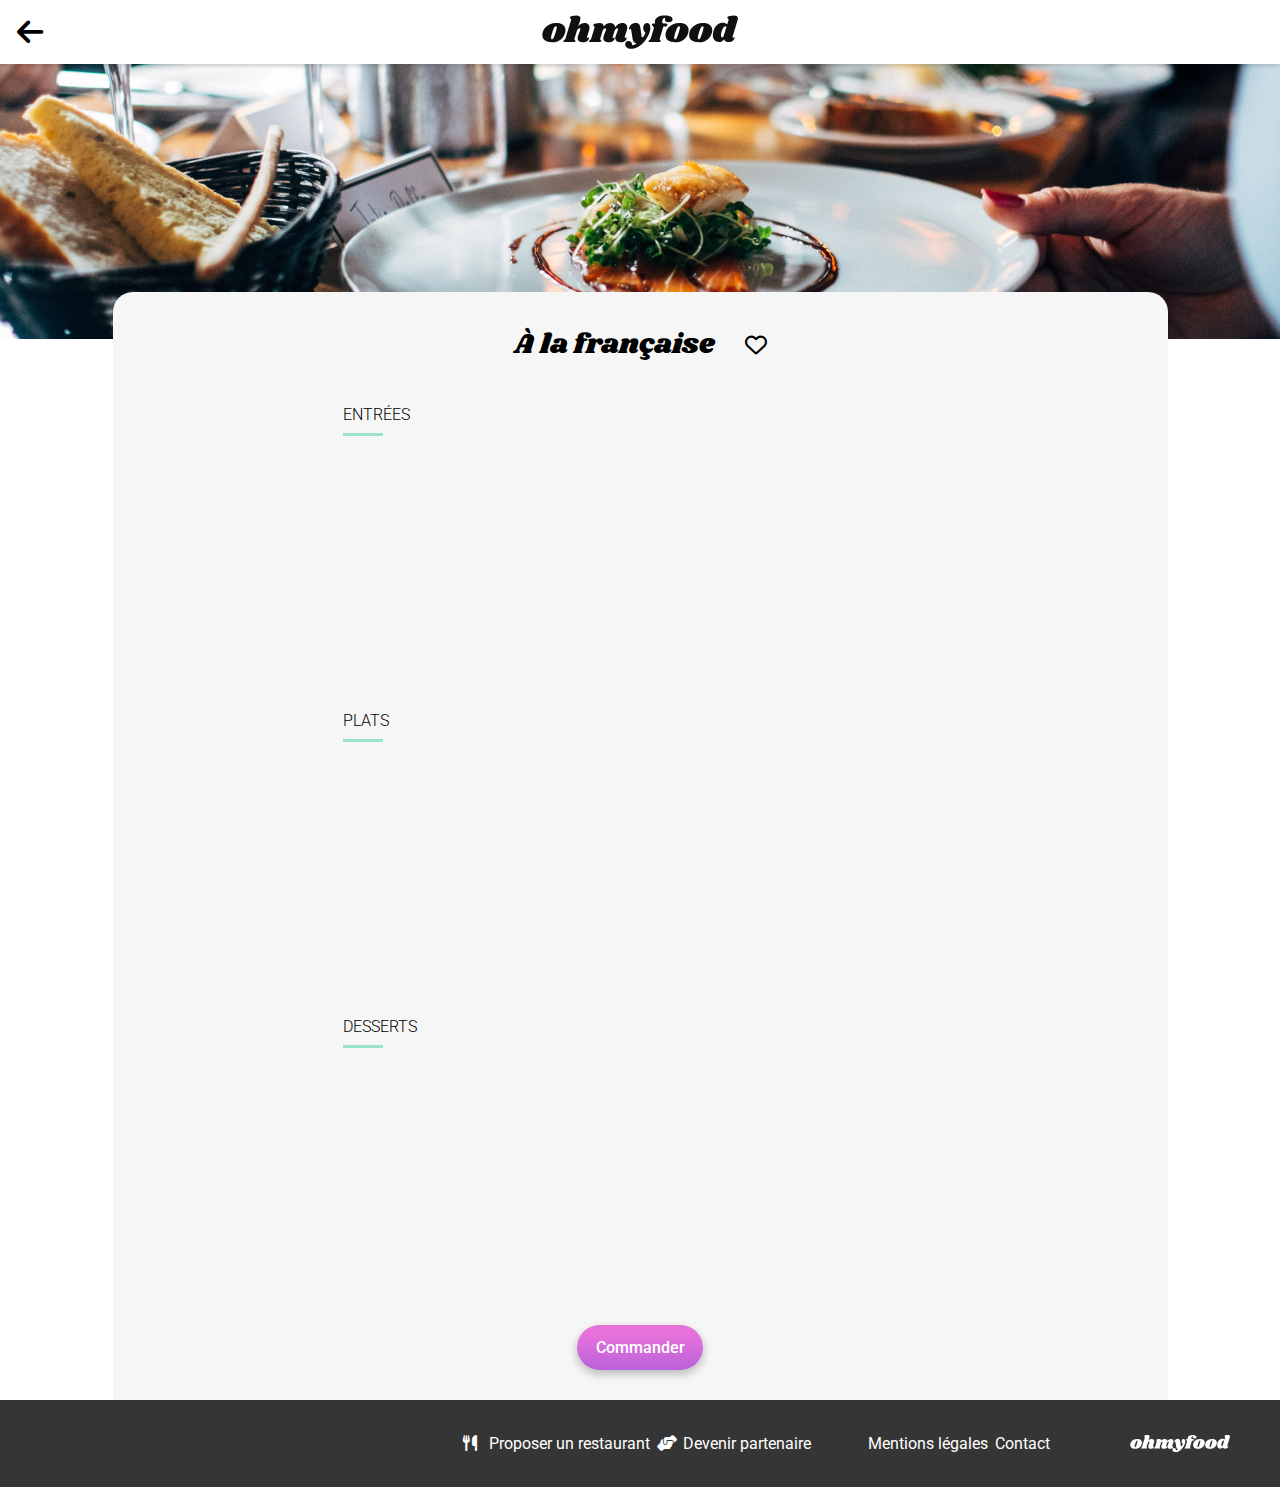
==== commit d648d27b: "Intégration complète" ====
--- a/pages/a-la-francaise.html
+++ b/pages/a-la-francaise.html
@@ -24,105 +24,212 @@
         <div class="banner-header">
             <img src="/images/restaurants/jay-wennington-N_Y88TWmGwA-unsplash.jpg" alt="">
         </div>
-        
+
     </header>
 
-    <main>
+    <main class="mainMenu">
 
         <div class="container-menu">
 
             <div class="title-menu-fav">
-                <h2 class="h2_menu">La palette du goût</h2>
+                <h2 class="h2_menu">À la française</h2>
                 <input type="checkbox" id="fav-palette-du-gout" class="hidden-checkbox">
                 <label for="fav-palette-du-gout" class="heart-label">
                     <i class="fa-regular fa-heart"></i>
                     <i class="fa-solid fa-heart"></i>
                 </label>
             </div>
-            
+
             <!-- Section entrées -->
-            <section>
-                <h3>Entrées</h3>
+            <section class="carte-menu entrees">
+                <h3 class="h3-section-menu">Entrées</h3>
                 <div class="line"></div>
 
-                <!-- Fricassée d'escargots -->
-                <div class="card-food-menu">
-                    <div class="__card-food-menu-title-p">
-                        <h3>Fricassée d'escargots</h3>
-                        <p>Au piment d'Espelette </p>
-                    </div>
-
-                    <div>
-                        <p>25€</p>
-                    </div>
-                </div>
-
-                <!-- Foie gras de canard mi-cuit -->
-                <div class="card-food-menu">
-                    <div>
-                        <h3>Foie gras de canard mi-cuit</h3>
-                        <p>Et ses copeaux de truffe noire</p>
-                    </div>
-
-                    <div>
-                        <p>35€</p>
-                    </div>
-                </div>
-
-                <!-- Oeuf au plat -->
-                <div class="card-food-menu">
-                    <div>
-                        <h3>Œuf au plat</h3>
-                        <p>Assaisonné à la truffe sur lit de caviar</p>
-                    </div>
-
-                    <div>
-                        <p>20€</p>
-                    </div>
-                </div>
+                <!-- Tartare de poulpe acidulé -->
+                <article class="card-food-item">
+                    <div class="card-food-item__description">
+
+                        <div class="card-food-item__title__subtitle">
+                            <h4 class="card-food-item__title">Tartare de poulpe acidulé</h4>
+                            <p class="card-food-item__subtitle">Aux zestes d'orange</p>
+                        </div>
+
+                        <div class="card-food-item__price-container">
+                            <p class="card-food-item__price">25€</p>
+                        </div>
+                    </div>
+
+                    <div class="card-food-item__hover-btn">
+                        <i class="fa-solid fa-circle-check"></i>
+                    </div>
+                </article>
+
+                <!-- Velouté de légumes d'antan -->
+                <article class="card-food-item">
+                    <div class="card-food-item__description">
+
+                        <div class="card-food-item__title__subtitle">
+                            <h4 class="card-food-item__title">Velouté de légumes d'antan</h4>
+                            <p class="card-food-item__subtitle">Carotte, panais, topinambour</p>
+                        </div>
+
+                        <div class="card-food-item__price-container">
+                            <p class="card-food-item__price">35€</p>
+                        </div>
+                    </div>
+
+                    <div class="card-food-item__hover-btn">
+                        <i class="fa-solid fa-circle-check"></i>
+                    </div>
+                </article>
+
+                <!-- Soupe à l'oignon -->
+                <article class="card-food-item">
+                    <div class="card-food-item__description">
+
+                        <div class="card-food-item__title__subtitle">
+                            <h4 class="card-food-item__title">Soupe à l'oignon</h4>
+                            <p class="card-food-item__subtitle">Revisitée</p>
+                        </div>
+
+                        <div class="card-food-item__price-container">
+                            <p class="card-food-item__price">20€</p>
+                        </div>
+                    </div>
+
+                    <div class="card-food-item__hover-btn">
+                        <i class="fa-solid fa-circle-check"></i>
+                    </div>
+                </article>
             </section>
 
             <!-- Section plats -->
-            <section>
-                <h3>Plats</h3>
+            <section class="carte-menu plats">
+                <h3 class="h3-section-menu">Plats</h3>
                 <div class="line"></div>
 
-                <div class="card-food-menu">
-
-                    <div>
-                        <h3>Fricassée d'escargots</h3>
-                        <p>Au piment d'Espelette </p>
-                    </div>
-
-                    <div>
-                        <p>25€</p>
-                    </div>
-
-                </div>
+                <!-- Coquilles Saint-Jacques -->
+                <article class="card-food-item">
+                    <div class="card-food-item__description">
+
+                        <div class="card-food-item__title__subtitle">
+                            <h4 class="card-food-item__title">Coquilles Saint-Jacques</h4>
+                            <p class="card-food-item__subtitle">Accompagnées d'une purée de panais</p>
+                        </div>
+
+                        <div class="card-food-item__price-container">
+                            <p class="card-food-item__price">40€</p>
+                        </div>
+                    </div>
+
+                    <div class="card-food-item__hover-btn">
+                        <i class="fa-solid fa-circle-check"></i>
+                    </div>
+                </article>
+
+                <!-- Magret de canard -->
+                <article class="card-food-item">
+                    <div class="card-food-item__description">
+
+                        <div class="card-food-item__title__subtitle">
+                            <h4 class="card-food-item__title">Magret de canard</h4>
+                            <p class="card-food-item__subtitle">Et parmentier de pommes de terre</p>
+                        </div>
+
+                        <div class="card-food-item__price-container">
+                            <p class="card-food-item__price">35€</p>
+                        </div>
+                    </div>
+
+                    <div class="card-food-item__hover-btn">
+                        <i class="fa-solid fa-circle-check"></i>
+                    </div>
+                </article>
+
+                <!-- Pigeonneau d’Ille-et-Vilaine -->
+                <article class="card-food-item">
+                    <div class="card-food-item__description">
+
+                        <div class="card-food-item__title__subtitle">
+                            <h4 class="card-food-item__title">Pigeonneau d’Ille-et-Vilaine</h4>
+                            <p class="card-food-item__subtitle">Sur son lit de gnocchis aux légumes</p>
+                        </div>
+
+                        <div class="card-food-item__price-container">
+                            <p class="card-food-item__price">44€</p>
+                        </div>
+                    </div>
+
+                    <div class="card-food-item__hover-btn">
+                        <i class="fa-solid fa-circle-check"></i>
+                    </div>
+                </article>
             </section>
 
             <!-- Section desserts -->
-            <section>
-                <h3>Desserts</h3>
+            <section class="carte-menu desserts">
+                <h3 class="h3-section-menu">Desserts</h3>
                 <div class="line"></div>
 
-                <div class="card-food-menu">
-
-                    <div>
-                        <h3>Fricassée d'escargots</h3>
-                        <p>Au piment d'Espelette </p>
-                    </div>
-
-                    <div>
-                        <p>25€</p>
-                    </div>
-
-                </div>
+                <!-- Pétales de violettes glacés -->
+                <article class="card-food-item">
+                    <div class="card-food-item__description">
+
+                        <div class="card-food-item__title__subtitle">
+                            <h4 class="card-food-item__title">Pétales de violettes glacés</h4>
+                            <p class="card-food-item__subtitle">Et purée de noisettes</p>
+                        </div>
+
+                        <div class="card-food-item__price-container">
+                            <p class="card-food-item__price">18€</p>
+                        </div>
+                    </div>
+
+                    <div class="card-food-item__hover-btn">
+                        <i class="fa-solid fa-circle-check"></i>
+                    </div>
+                </article>
+
+                <!-- Fondant au chocolat -->
+                <article class="card-food-item">
+                    <div class="card-food-item__description">
+
+                        <div class="card-food-item__title__subtitle">
+                            <h4 class="card-food-item__title">Fondant au chocolat</h4>
+                            <p class="card-food-item__subtitle">Revisité</p>
+                        </div>
+
+                        <div class="card-food-item__price-container">
+                            <p class="card-food-item__price">22€</p>
+                        </div>
+                    </div>
+
+                    <div class="card-food-item__hover-btn">
+                        <i class="fa-solid fa-circle-check"></i>
+                    </div>
+                </article>
+
+                <!-- Millefeuille croustillant -->
+                <article class="card-food-item">
+                    <div class="card-food-item__description">
+
+                        <div class="card-food-item__title__subtitle">
+                            <h4 class="card-food-item__title">Millefeuille croustillant</h4>
+                            <p class="card-food-item__subtitle">Myrtilles et pâte d’amande</p>
+                        </div>
+
+                        <div class="card-food-item__price-container">
+                            <p class="card-food-item__price">23€</p>
+                        </div>
+                    </div>
+
+                    <div class="card-food-item__hover-btn">
+                        <i class="fa-solid fa-circle-check"></i>
+                    </div>
+                </article>
             </section>
 
-
-
-
+            <button class="btn-cta btn-cta-position">Commander</button>
         </div>
 
     </main>
@@ -150,9 +257,9 @@
 
         <ul class="list-footer">
             <li><i class="fa-solid fa-utensils"></i> Proposer un restaurant</li>
-            <li><i class="fa-solid fa-handshake-angle"></i> Devenir partenaire</li>
+            <li class="gap"><i class="fa-solid fa-handshake-angle"></i> Devenir partenaire</li>
             <li>Mentions légales</li>
-            <li><a href="mailto:contact@ohmyfood.com">Contact</a></li>
+            <li class="gap"><a href="mailto:contact@ohmyfood.com">Contact</a></li>
         </ul>
 
     </footer>
--- a/assets/css/style.css
+++ b/assets/css/style.css
@@ -99,6 +99,8 @@
   font-family: Roboto;
   color: #000000;
   margin-bottom: 28px;
+  padding: 0;
+  margin: 0;
 }
 
 h4 {
@@ -106,6 +108,9 @@
   font-size: 18px;
   font-weight: 700;
   color: #000000;
+}
+h4.__h4-menu {
+  font-weight: 500;
 }
 
 section {
@@ -144,6 +149,13 @@
   width: 40px;
   height: 3px;
   background-color: #99E2D0;
+  margin: 0;
+  padding: 0;
+}
+
+.container {
+  max-width: 1440px;
+  margin: 0 auto;
 }
 
 .logo {
@@ -196,16 +208,19 @@
 }
 
 .btn-cta {
+  display: block;
+  margin: 0 auto;
   padding: 13px 18.75px;
-  background: linear-gradient(193.33deg, #9356dc -11.44%, #ff79da 123.93%);
+  background: linear-gradient(180deg, #E672DA 20%, #ba62db 100%);
   box-shadow: 0px 4px 10px 0px rgba(0, 0, 0, 0.2509803922);
   color: #ffffff;
   font-size: 16px;
   font-weight: 500;
   border-radius: 25px;
+  transition: 0.3s;
 }
 .btn-cta:hover {
-  background: linear-gradient(200.64deg, #9356dc -5.2%, #ff79da 110.74%);
+  background: linear-gradient(180deg, #EE88E0 0%, #B876E1 100%);
   box-shadow: 0px 4px 15px 0px rgba(0, 0, 0, 0.35);
 }
 
@@ -248,9 +263,14 @@
   color: #ffffff;
 }
 
-.card-guide > .fa-solid {
+.card-guide > .fa-mobile-screen-button, .fa-list {
   font-size: 18px;
   color: #7e7e7e;
+}
+
+.fa-store {
+  font-size: 18px;
+  color: #9356DC;
 }
 
 .card {
@@ -420,11 +440,24 @@
   animation-delay: 2.1s;
 }
 
+.mainMenu {
+  background-color: white;
+}
+
+.btn-cta-position {
+  display: flex;
+  justify-content: center;
+  align-items: center;
+  text-align: center;
+  margin-bottom: 30px;
+}
+
 .title-menu-fav {
   display: flex;
-  justify-content: space-around;
+  justify-content: center;
   align-items: center;
   padding: 32px 17px 42px 17px;
+  gap: 30px;
 }
 
 .banner-header img {
@@ -441,42 +474,201 @@
   font-weight: 400;
 }
 
+.h3-section-menu {
+  font-family: Roboto;
+  font-size: 16px;
+  line-height: 16px;
+  font-style: normal;
+  font-weight: 300;
+  text-transform: uppercase;
+  margin: 0;
+  padding: 0;
+}
+
+.carte-menu {
+  padding: 0 20px 40px 20px;
+}
+
 .container-menu {
   position: relative;
   max-width: 1055px;
   background-color: #f6f6f6;
   border-radius: 20px 20px 0 0;
   margin-top: -50px;
+  margin: -50px auto 0 auto;
   z-index: 999;
+  display: flex;
+  flex-direction: column;
+  align-items: center;
 }
 .container-menu section {
   display: flex;
   flex-direction: column;
   gap: 10px 0;
-}
-
-.card-food-menu {
+  justify-content: center;
+  max-width: 635px;
+  margin: 0 auto;
+  width: 100%;
+}
+
+.card-food-item {
+  max-width: 605px;
+  display: flex;
+  background-color: #ffffff;
+  border-radius: 15px;
+  animation: fadeInUp 3s ease-out forwards;
+  opacity: 0;
+}
+
+/* Animation Keyframes */
+@keyframes fadeInUp {
+  0% {
+    opacity: 0;
+    transform: translateY(20px);
+  }
+  100% {
+    opacity: 1;
+    transform: translateY(0);
+  }
+}
+/* Animation pour les éléments de la section 'Entrées' */
+.carte-menu:nth-of-type(1) .card-food-item:nth-of-type(1) {
+  animation-delay: 0.5s;
+}
+
+.carte-menu:nth-of-type(1) .card-food-item:nth-of-type(2) {
+  animation-delay: 1s;
+}
+
+.carte-menu:nth-of-type(1) .card-food-item:nth-of-type(3) {
+  animation-delay: 1.5s;
+}
+
+.carte-menu:nth-of-type(1) .card-food-item:nth-of-type(4) {
+  animation-delay: 1.9s;
+}
+
+/* Animation pour les éléments de la section 'Plats' */
+.carte-menu:nth-of-type(2) .card-food-item:nth-of-type(1) {
+  animation-delay: 2s;
+}
+
+.carte-menu:nth-of-type(2) .card-food-item:nth-of-type(2) {
+  animation-delay: 2.5s;
+}
+
+.carte-menu:nth-of-type(2) .card-food-item:nth-of-type(3) {
+  animation-delay: 3s;
+}
+
+/* Animation pour les éléments de la section 'Desserts' */
+.carte-menu:nth-of-type(3) .card-food-item:nth-of-type(1) {
+  animation-delay: 3.5s;
+}
+
+.carte-menu:nth-of-type(3) .card-food-item:nth-of-type(2) {
+  animation-delay: 4s;
+}
+
+.carte-menu:nth-of-type(3) .card-food-item:nth-of-type(3) {
+  animation-delay: 4.5s;
+}
+
+.card-food-item__description {
+  width: 100%;
   display: flex;
   justify-content: space-between;
   align-items: flex-end;
-  background-color: #ffffff;
-  border-radius: 15px;
   padding: 15px;
 }
 
-.__card-food-menu-title-p {
-  list-style: none;
-}
-.__card-food-menu-title-p h3 {
-  margin: 0;
-  padding: 0;
-}
-.__card-food-menu-title-p p {
-  margin: 0;
-  padding: 0;
+.card-food-item__hover-btn {
+  background-color: #99e2d0;
+  display: flex;
+  justify-content: center;
+  color: white;
+  font-size: 20px;
+  align-items: center;
+  min-width: 0px;
+  border-radius: 0 15px 15px 0;
+  width: 0;
+  opacity: 0;
+  transition: min-width 0.5s ease-in-out, opacity 0.5s ease-in-out, visibility 0.5s ease-in-out;
+}
+
+.card-food-item:hover .card-food-item__hover-btn {
+  min-width: 59px;
+  opacity: 1;
+  visibility: visible;
+}
+
+.card-food-item__subtitle {
+  font-family: Roboto;
+  font-size: 15.043px;
+  font-style: normal;
+  font-weight: 300;
+}
+
+.card-food-item__title {
+  font-family: Roboto;
+  font-size: 18px;
+  font-style: normal;
+  font-weight: 500;
+}
+
+.card-food-item__price {
+  font-family: Roboto;
+  font-size: 15.043px;
+  font-style: normal;
+  font-weight: 700;
+  color: #353535;
 }
 
 /* Media query pour les tablettes */
 /* Media query pour les desktops */
+@media (min-width: 1024px) {
+  footer {
+    background-color: #353535;
+    color: #ffffff;
+    font-size: 16px;
+    font-family: Roboto;
+    padding: 30px 50px;
+    display: flex;
+    justify-content: end;
+    align-items: center;
+    gap: 30px;
+  }
+  .list-footer {
+    display: flex;
+    flex-direction: row;
+    gap: 7px;
+    order: 1;
+  }
+  .logo-footer {
+    order: 2;
+    margin-bottom: 0;
+  }
+  .gap {
+    margin-right: 50px;
+  }
+  h2.h2__cta {
+    max-width: 100%;
+  }
+  .container-card-guide {
+    display: flex;
+    flex-direction: row;
+    align-items: center;
+    justify-content: center;
+    gap: 30px;
+  }
+  .card-guide {
+    margin: 0;
+  }
+  .container__items {
+    display: grid;
+    grid-template-columns: repeat(2, 1fr);
+    gap: 20px 100px;
+  }
+}
 
 /*# sourceMappingURL=style.css.map */
